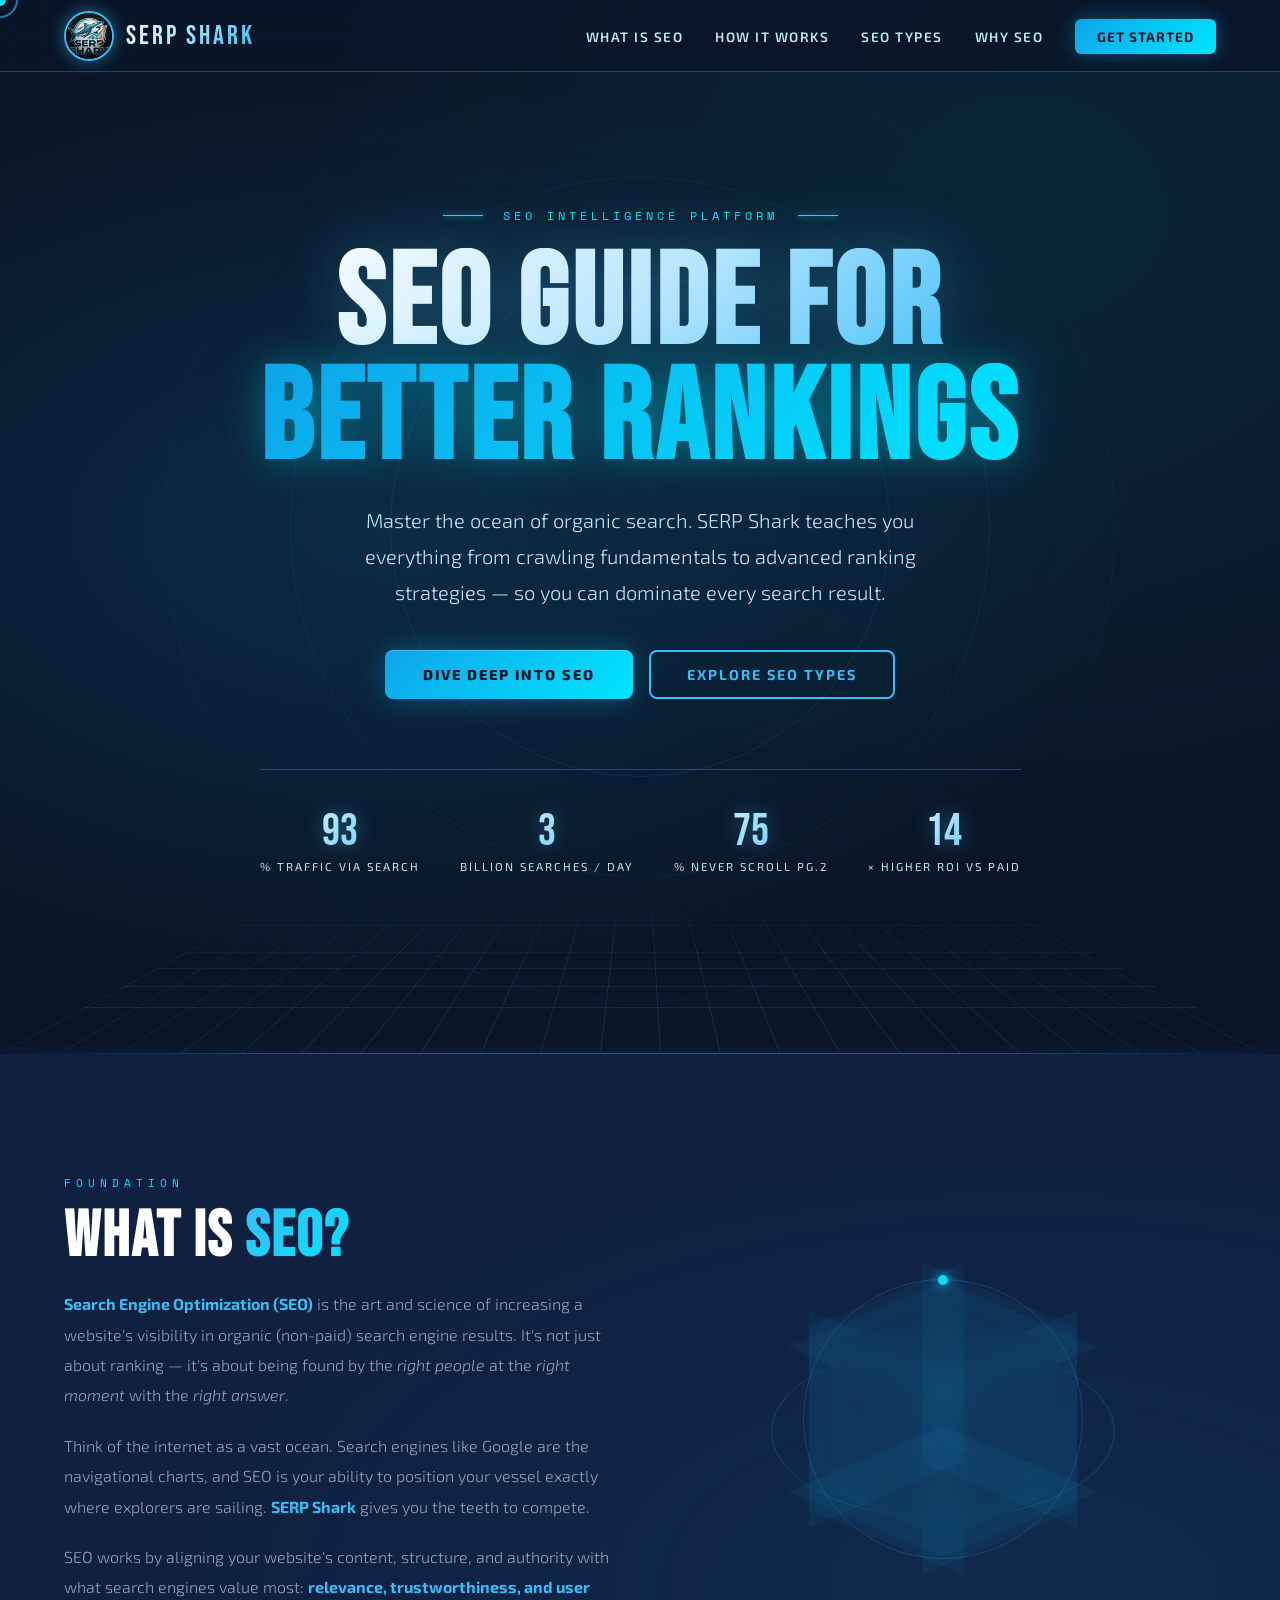
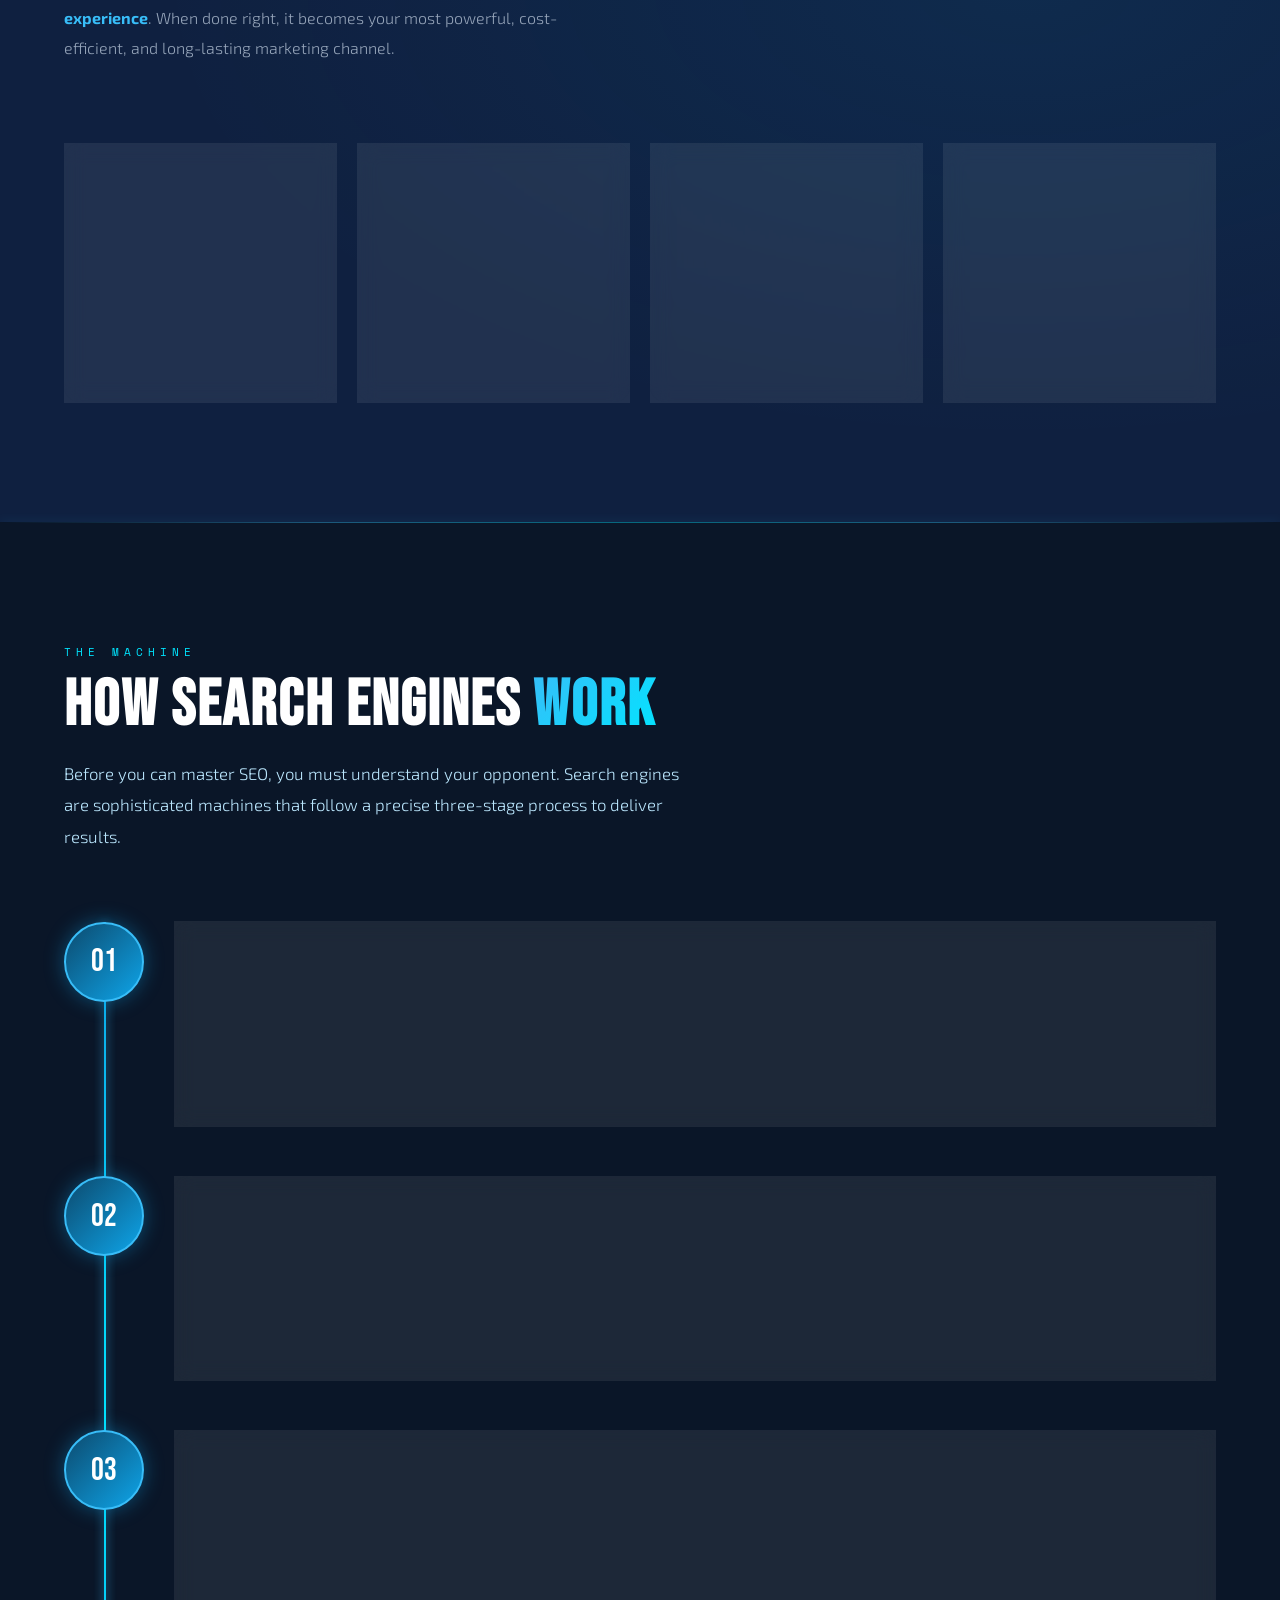
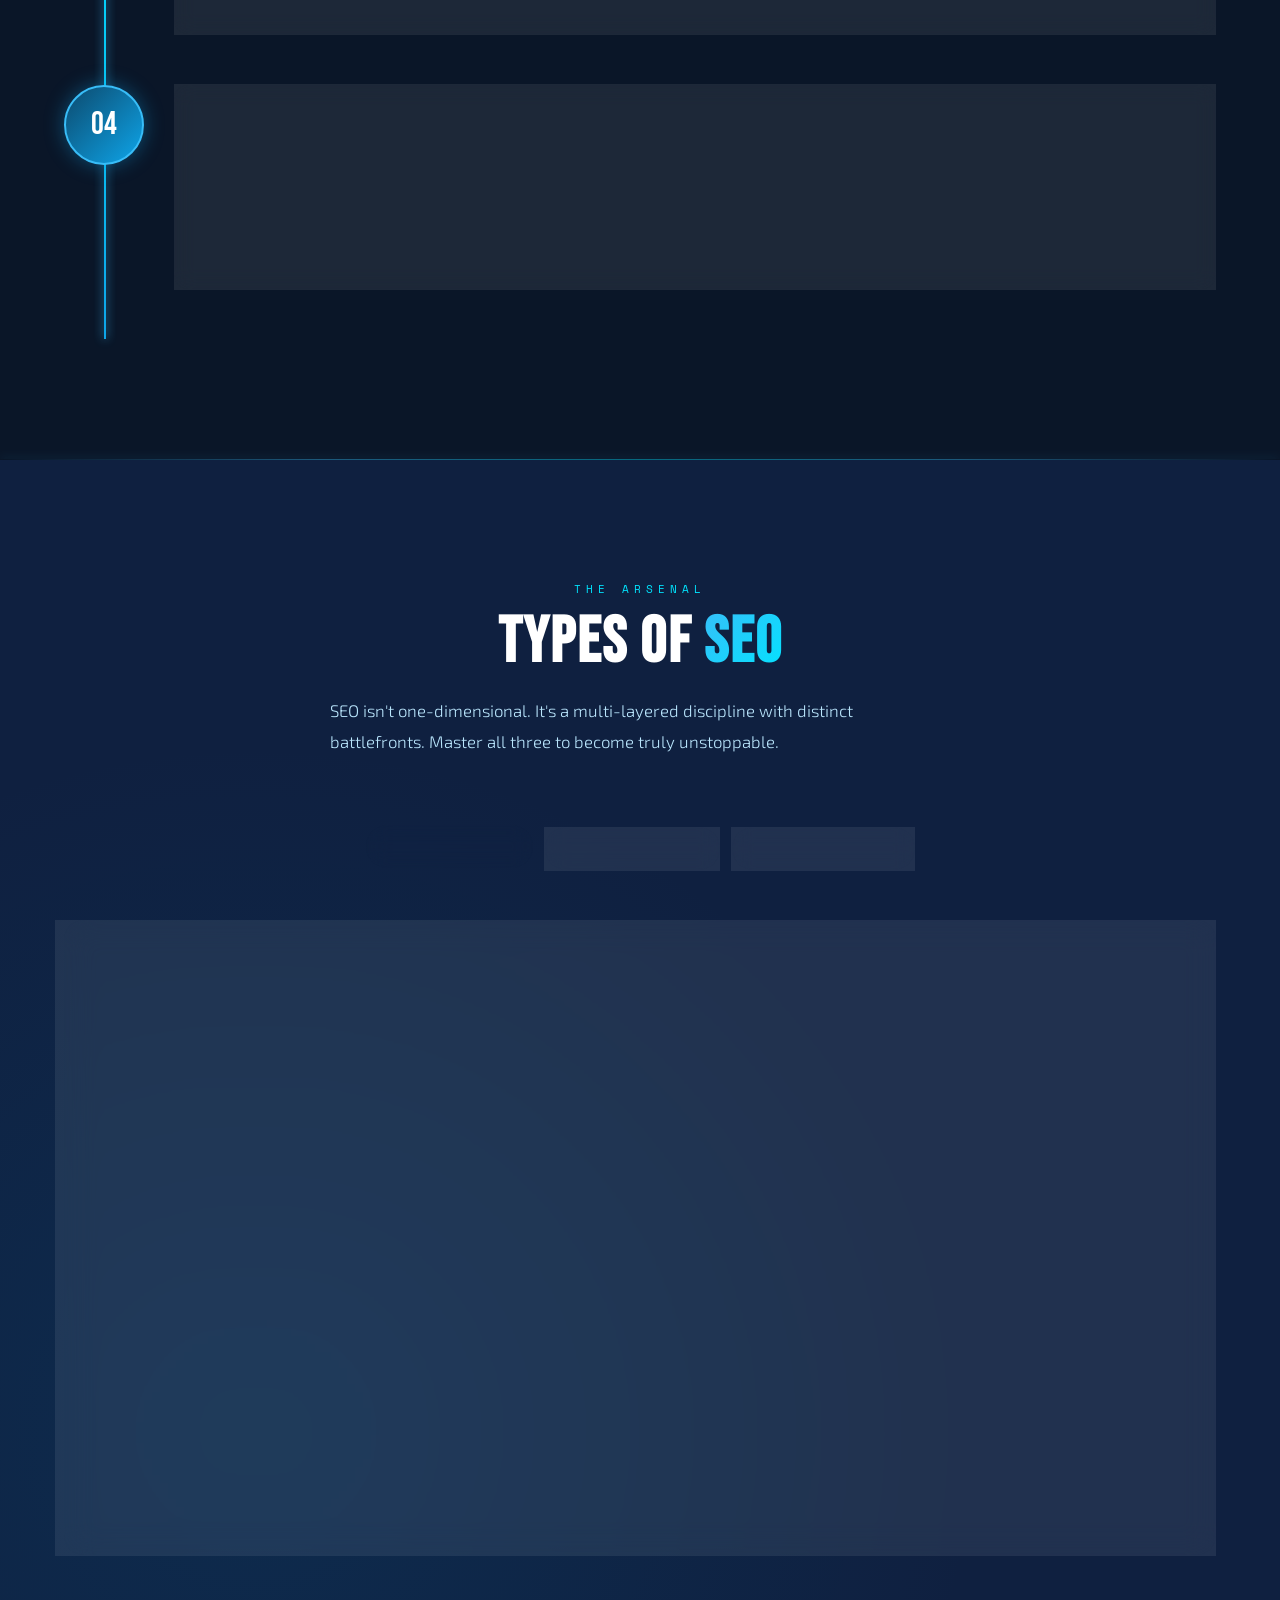
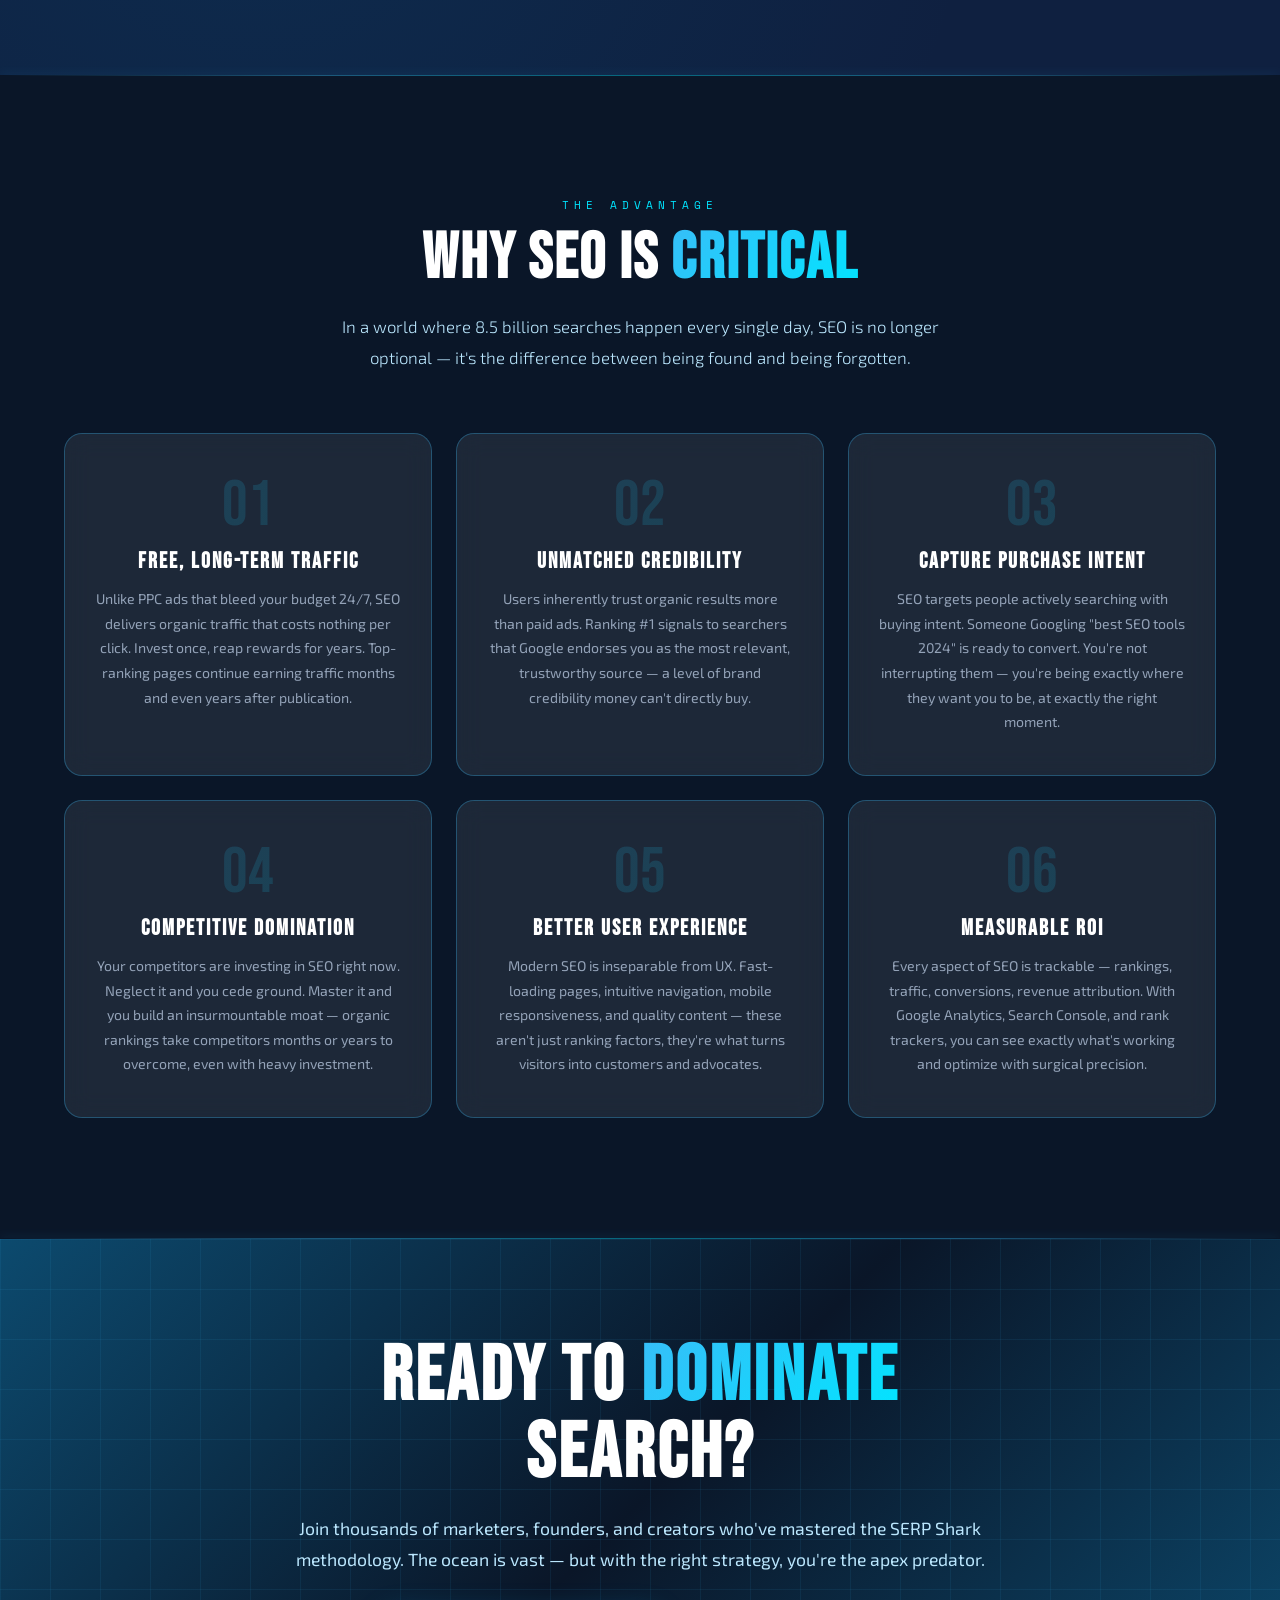
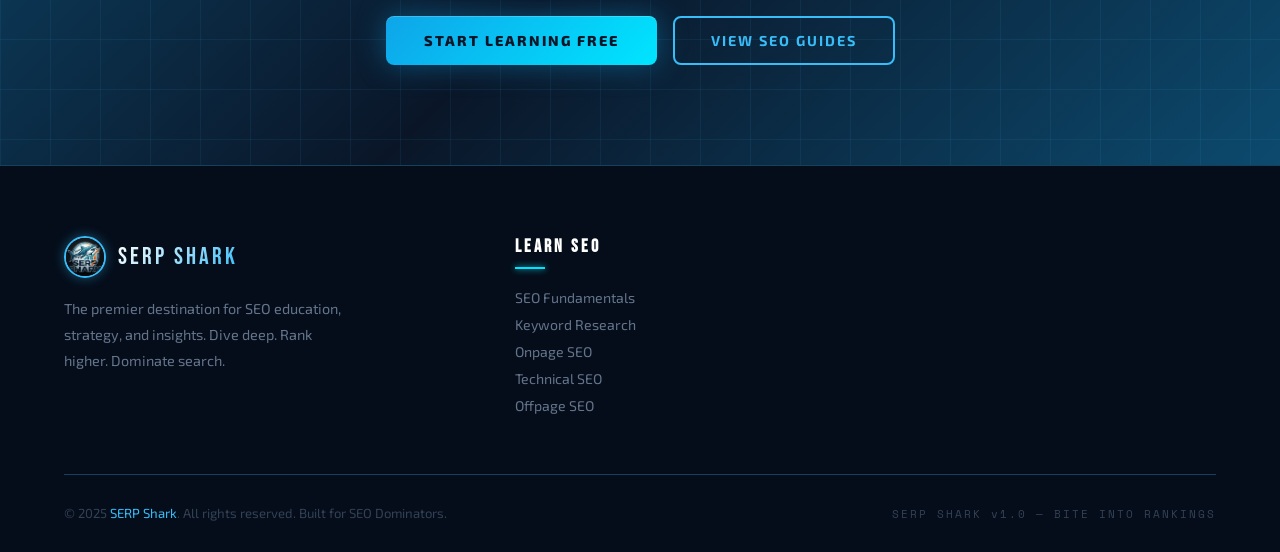
==== index.html @ fb1d02ad "recent2" ====
<!doctype html>
<html lang="en">
  <head>
    <meta charset="UTF-8" />
    <meta name="viewport" content="width=device-width, initial-scale=1.0" />
    <!-- title  -->
    <title>SERP Shark | SEO Guide</title>

    <!-- icon -->
    <link rel="icon" href="https://serp-shark.vercel.app/img/shark2.png" />

    <!-- css  -->
    <link rel="stylesheet" href="css/style.css" />
    <!-- google font  -->
    <link
      href="https://fonts.googleapis.com/css2?family=Bebas+Neue&family=Exo+2:wght@300;400;600;700;900&family=Space+Mono:wght@400;700&display=swap"
      rel="stylesheet"
    />
    <!-- meta tags  -->
    <meta
      name="description"
      content="A simple SEO guide covering SEO strategy, basics and practical steps to improve rankings and grow your website traffic."
    />
    <meta name="author" content="siyath" />
    <meta name="application-name" content="SERP Shark" />
    <!-- robots tag  -->
    <meta name="robots" content="index,follow,max-image-preview:large" />

    <!-- canonical tag  -->
    <link rel="canonical" href="https://serp-shark.vercel.app/" />

    <!-- opengraph tag -->
    <meta name="og:type" content="website" />
    <meta name="og:site_name" content="SERP shark" />
    <meta name="og:title" content="SERP Shark | SEO Guide" />
    <meta
      name="og:description"
      content="A simple SEO guide covering SEO strategy, basics and practical steps to improve rankings and grow your website traffic."
    />
    <meta name="og:image" content="https://serp-shark.vercel.app/shark.webp" />
    <meta name="og:url" content="https://serp-shark.vercel.app/" />

    <!-- twitter tag  -->
    <meta name="twitter:card" content="summary_large_image" />
    <meta name="twitter:title" content="SERP Shark | SEO Guide" />
    <meta
      name="twitter:description"
      content="A simple SEO guide covering SEO strategy, basics and practical steps to improve rankings and grow your website traffic."
    />
    <meta
      name="twitter:image"
      content="https://serp-shark.vercel.app/shark.webp"
    />
    <meta name="twitter:url" content="https://serp-shark.vercel.app/" />

    <!-- schema markup optimnization -->
    <script type="application/ld+json">
      {
        "@context": "https://schema.org",
        "@graph": [
          {
            "@type": "Organization",
            "name": "Serp Shark",
            "url": "https://serp-shark.vercel.app/",
            "logo": {
              "@type": "ImageObject",
              "url": "https://serp-shark.vercel.app/img/shark2.png"
            }
          },
          {
            "@type": "WebSite",
            "name": "Serp Shark",
            "url": "https://serp-shark.vercel.app/",
            "description": "Serp Shark provides a complete SEO guide covering strategies, techniques, and practical methods to help beginners and professionals improve search engine rankings and grow online visibility.",
            "publisher": {
              "@type": "Organization",
              "name": "Serp Shark"
            }
          },
          {
            "@type": "WebPage",
            "name": "SEO Guide",
            "url": "https://serp-shark.vercel.app/",
            "description": "Learn SEO with a complete step-by-step SEO guide including keyword research, on-page SEO, technical SEO, and link building strategies to boost your website ranking.",
            "inLanguage": "en",
            "isPartOf": {
              "@type": "WebSite",
              "url": "https://serp-shark.vercel.app/"
            },
            "primaryImageOfPage": {
              "@type": "ImageObject",
              "url": "https://serp-shark.vercel.app/shark.webp"
            }
          }
        ]
      }
    </script>
    <!-- google search console  -->
    <meta
      name="google-site-verification"
      content="lHHXfFP0jNHLSrDqqJ0KXSDrl5cEwfRTYAGVGRHKF3Q"
    />
  </head>
  <body>
    <!-- SCROLL PROGRESS -->
    <div class="scroll-progress" id="scrollProgress"></div>

    <!-- CUSTOM CURSOR -->
    <div class="cursor" id="cursor"></div>
    <div class="cursor-ring" r id="cursorRing"></div>

    <!-- ══════════════ NAVBAR ══════════════ -->
    <nav id="navbar">
      <a href="#hero" class="nav-logo">
        <img src="img/shark2.png" alt="SERP Shark icon" />
        <span class="nav-brand">SERP SHARK</span>
      </a>
      <ul class="nav-links">
        <li><a href="#what-is-seo">What is SEO</a></li>
        <li><a href="#how-engines">How It Works</a></li>
        <li><a href="#seo-types">SEO Types</a></li>
        <li><a href="#why-seo">Why SEO</a></li>
        <li><a href="#cta-strip" class="nav-cta">Get Started</a></li>
      </ul>
      <div class="hamburger" id="hamburger">
        <span></span><span></span><span></span>
      </div>
    </nav>

    <!-- MOBILE MENU -->
    <div class="mobile-menu" id="mobileMenu">
      <a href="#what-is-seo" class="mob-link">What is SEO</a>
      <a href="#how-engines" class="mob-link">How It Works</a>
      <a href="#seo-types" class="mob-link">SEO Types</a>
      <a href="#why-seo" class="mob-link">Why SEO</a>
      <a href="#cta-strip" class="mob-link">Get Started</a>
    </div>

    <!-- ══════════════ HERO ══════════════ -->
    <section id="hero">
      <div class="grid-floor"></div>

      <div class="ring-wrap">
        <div class="ring"></div>
        <div class="ring"></div>
        <div class="ring"></div>
      </div>

      <div class="particles" id="particles"></div>

      <div class="hero-content">
        <div class="hero-eyebrow">
          <span></span> SEO Intelligence Platform <span></span>
        </div>
        <h1 class="hero-title">
          <span class="line1">SEO Guide For</span>
          <span class="line2">Better RankinGs</span>
        </h1>
        <p class="hero-sub">
          Master the ocean of organic search. SERP Shark teaches you everything
          from crawling fundamentals to advanced ranking strategies — so you can
          dominate every search result.
        </p>
        <div class="hero-buttons">
          <button
            class="btn-primary"
            onclick="
              document
                .getElementById('what-is-seo')
                .scrollIntoView({ behavior: 'smooth' })
            "
          >
            Dive Deep Into SEO
          </button>
          <button
            class="btn-outline"
            onclick="
              document
                .getElementById('seo-types')
                .scrollIntoView({ behavior: 'smooth' })
            "
          >
            Explore SEO Types
          </button>
        </div>
        <div class="hero-stats">
          <div class="stat-item">
            <span class="stat-num" data-count="93">0</span>
            <div class="stat-label">% Traffic via Search</div>
          </div>
          <div class="stat-item">
            <span class="stat-num" data-count="3">0</span>
            <div class="stat-label">Billion Searches / Day</div>
          </div>
          <div class="stat-item">
            <span class="stat-num" data-count="75">0</span>
            <div class="stat-label">% Never Scroll Pg.2</div>
          </div>
          <div class="stat-item">
            <span class="stat-num" data-count="14">0</span>
            <div class="stat-label">× Higher ROI vs Paid</div>
          </div>
        </div>
      </div>
    </section>

    <div class="glow-line"></div>

    <!-- ══════════════ WHAT IS SEO ══════════════ -->
    <section id="what-is-seo">
      <div class="seo-grid">
        <div class="seo-text-side scroll-reveal">
          <span class="section-label">Foundation</span>
          <h2 class="section-title">What is <span>SEO?</span></h2>
          <p>
            <strong>Search Engine Optimization (SEO)</strong> is the art and
            science of increasing a website's visibility in organic (non-paid)
            search engine results. It's not just about ranking — it's about
            being found by the <em>right people</em> at the
            <em>right moment</em> with the <em>right answer</em>.
          </p>
          <p>
            Think of the internet as a vast ocean. Search engines like Google
            are the navigational charts, and SEO is your ability to position
            your vessel exactly where explorers are sailing.
            <strong>SERP Shark</strong> gives you the teeth to compete.
          </p>
          <p>
            SEO works by aligning your website's content, structure, and
            authority with what search engines value most:
            <strong>relevance, trustworthiness, and user experience</strong>.
            When done right, it becomes your most powerful, cost-efficient, and
            long-lasting marketing channel.
          </p>
        </div>

        <div class="seo-visual scroll-reveal delay-2">
          <div class="orbit-ring"><div class="orbit-dot"></div></div>
          <div class="orbit-ring"></div>
          <div class="seo-cube-wrap">
            <div class="cube">
              <div class="cube-face front">SEO</div>
              <div class="cube-face back">RANK</div>
              <div class="cube-face left">GROW</div>
              <div class="cube-face right">WIN</div>
              <div class="cube-face top">TRAFFIC</div>
              <div class="cube-face bottom">LEADS</div>
            </div>
          </div>
        </div>
      </div>

      <!-- WHY IT MATTERS CARDS -->
      <div class="why-grid" style="margin-top: 80px">
        <div class="why-card scroll-reveal delay-1">
          <span class="icon">🎯</span>
          <h3>Intent Targeting</h3>
          <p>
            Reach users actively searching for exactly what you offer — zero
            wasted impressions, maximum intent alignment.
          </p>
        </div>
        <div class="why-card scroll-reveal delay-2">
          <span class="icon">🔁</span>
          <h3>Compounding Returns</h3>
          <p>
            Unlike paid ads that stop the moment you pause spending, SEO results
            compound over time into a sustainable traffic engine.
          </p>
        </div>
        <div class="why-card scroll-reveal delay-3">
          <span class="icon">🌐</span>
          <h3>Global Reach</h3>
          <p>
            Break geographic barriers. SEO makes your brand discoverable to
            billions of searchers across every corner of the planet.
          </p>
        </div>
        <div class="why-card scroll-reveal delay-4">
          <span class="icon">📊</span>
          <h3>Data-Driven</h3>
          <p>
            Every SEO decision is backed by measurable data — keyword rankings,
            click-through rates, user behavior, and ROI tracking.
          </p>
        </div>
      </div>
    </section>

    <div class="glow-line"></div>

    <!-- ══════════════ HOW SEARCH ENGINES WORK ══════════════ -->
    <section id="how-engines">
      <div class="engines-inner">
        <div class="engines-header scroll-reveal">
          <span class="section-label">The Machine</span>
          <h2 class="section-title">How Search Engines <span>Work</span></h2>
          <p class="section-desc">
            Before you can master SEO, you must understand your opponent. Search
            engines are sophisticated machines that follow a precise three-stage
            process to deliver results.
          </p>
        </div>

        <div class="pipeline">
          <div class="pipeline-step">
            <div class="step-num">01</div>
            <div class="step-content">
              <h3>🕷️ Crawling — The Discovery Phase</h3>
              <p>
                Search engines deploy automated bots called
                <strong>spiders or crawlers</strong> (Google's is named
                Googlebot) that continuously traverse the web. Like sharks
                patrolling vast waters, these bots follow hyperlinks from page
                to page, discovering new and updated content. Crawl budget — the
                number of pages a bot will crawl in a given time — is influenced
                by your site's speed, internal linking structure, and the
                authority of your domain. A well-architected site ensures every
                valuable page gets discovered.
              </p>
            </div>
          </div>
          <div class="pipeline-step">
            <div class="step-num">02</div>
            <div class="step-content">
              <h3>📚 Indexing — The Library Phase</h3>
              <p>
                Once a page is crawled, the search engine
                <strong>analyzes and stores it</strong> in a massive database
                called the index. During indexing, algorithms evaluate content
                quality, structure, metadata, images, videos, and semantic
                relationships. Google's index contains hundreds of billions of
                pages. Getting indexed correctly means having clear HTML
                structure, descriptive meta tags, optimized images with alt
                text, structured data markup, and content that genuinely answers
                user intent — not just keyword stuffing.
              </p>
            </div>
          </div>
          <div class="pipeline-step">
            <div class="step-num">03</div>
            <div class="step-content">
              <h3>🏆 Ranking — The Battle Phase</h3>
              <p>
                When someone searches, the engine runs a
                <strong>complex ranking algorithm</strong> — Google alone uses
                200+ ranking factors — to determine which pages best satisfy
                that query. Core factors include:
                <strong>relevance</strong> (does your content match the query?),
                <strong>authority</strong> (how many quality sites link to
                you?), <strong>user experience</strong> (Core Web Vitals,
                mobile-friendliness), <strong>content freshness</strong>, search
                intent match, E-E-A-T signals (Experience, Expertise,
                Authoritativeness, Trustworthiness), and many more. The top 3
                results capture over 75% of all clicks.
              </p>
            </div>
          </div>
          <div class="pipeline-step">
            <div class="step-num">04</div>
            <div class="step-content">
              <h3>🔄 Re-Crawling — The Evolution Phase</h3>
              <p>
                SEO is never "done." Crawlers
                <strong>continuously revisit pages</strong> to detect changes —
                new content, updated information, added backlinks, or technical
                issues. Pages that consistently publish fresh, high-quality
                content are crawled more frequently, gaining an edge in dynamic
                SERPs. This cycle means your SEO strategy must evolve constantly
                — monitoring algorithm updates, refreshing old content, earning
                new links, and improving user signals like dwell time and bounce
                rate.
              </p>
            </div>
          </div>
        </div>
      </div>
    </section>

    <div class="glow-line"></div>

    <!-- ══════════════ TYPES OF SEO ══════════════ -->
    <section id="seo-types">
      <div class="types-inner">
        <div class="types-header scroll-reveal">
          <span class="section-label">The Arsenal</span>
          <h2 class="section-title">Types of <span>SEO</span></h2>
          <p class="section-desc">
            SEO isn't one-dimensional. It's a multi-layered discipline with
            distinct battlefronts. Master all three to become truly unstoppable.
          </p>
        </div>

        <div class="types-tabs">
          <button class="tab-btn active" data-tab="onpage">On-Page SEO</button>
          <button class="tab-btn" data-tab="offpage">Off-Page SEO</button>
          <button class="tab-btn" data-tab="technical">Technical SEO</button>
        </div>

        <div class="types-panel active" id="panel-onpage">
          <div class="type-card-big">
            <div class="type-icon-big">📝</div>
            <div class="type-info">
              <h3>On-Page SEO</h3>
              <p>
                On-Page SEO refers to all optimizations made
                <strong>directly within your website's content and HTML</strong
                >. It's the most direct signal you can send to search engines
                about what your page is about. This is where you control the
                narrative — crafting content so valuable, relevant, and
                well-structured that search engines have no choice but to rank
                it highly.
              </p>
              <ul class="type-list">
                <li>
                  Keyword research & strategic placement in titles, headers, and
                  body
                </li>
                <li>
                  Meta titles & descriptions optimized for click-through rate
                </li>
                <li>Header hierarchy (H1 → H6) for content structure</li>
                <li>Internal linking strategy to distribute page authority</li>
                <li>Image optimization — file names, alt tags, compression</li>
                <li>URL structure: clean, descriptive, keyword-rich slugs</li>
                <li>Content depth, E-E-A-T signals, and semantic coverage</li>
                <li>Schema markup for rich snippets (FAQ, How-To, Reviews)</li>
              </ul>
            </div>
          </div>
        </div>

        <div class="types-panel" id="panel-offpage">
          <div class="type-card-big">
            <div class="type-icon-big">🔗</div>
            <div class="type-info">
              <h3>Off-Page SEO</h3>
              <p>
                Off-Page SEO encompasses everything that happens
                <strong>outside your website</strong> that influences your
                rankings. Think of it as your reputation in the digital world.
                Search engines treat links from other sites as "votes of
                confidence." The more authoritative and relevant these votes
                are, the more trustworthy your site appears — and the higher you
                climb.
              </p>
              <ul class="type-list">
                <li>Link building: earning backlinks from high-DA websites</li>
                <li>Guest posting on authoritative blogs in your niche</li>
                <li>
                  Digital PR: getting featured in news outlets and publications
                </li>
                <li>Brand mentions (linked & unlinked) across the web</li>
                <li>Social media signals and content amplification</li>
                <li>Influencer outreach and co-marketing partnerships</li>
                <li>Forum participation and community authority building</li>
                <li>
                  Local citations for map pack and local search visibility
                </li>
              </ul>
            </div>
          </div>
        </div>

        <div class="types-panel" id="panel-technical">
          <div class="type-card-big">
            <div class="type-icon-big">⚙️</div>
            <div class="type-info">
              <h3>Technical SEO</h3>
              <p>
                Technical SEO is the
                <strong>foundation your entire SEO strategy rests on</strong>.
                Even the most brilliant content is worthless if search engines
                can't properly crawl, render, and index your site. Technical SEO
                ensures your website's infrastructure is flawless — fast,
                secure, accessible, and perfectly readable by search engine bots
                and human users alike.
              </p>
              <ul class="type-list">
                <li>Core Web Vitals: LCP, FID/INP, CLS for page experience</li>
                <li>
                  Site speed optimization — server, caching, CDN, minification
                </li>
                <li>Mobile-first indexing & responsive design compliance</li>
                <li>HTTPS security & SSL certificate implementation</li>
                <li>XML sitemap creation and submission to Search Console</li>
                <li>Robots.txt configuration to control crawl behavior</li>
                <li>Canonical tags to prevent duplicate content issues</li>
                <li>Structured data / JSON-LD for enhanced SERP features</li>
              </ul>
            </div>
          </div>
        </div>
      </div>
    </section>

    <div class="glow-line"></div>

    <!-- ══════════════ WHY SEO IS IMPORTANT ══════════════ -->
    <section id="why-seo">
      <div class="why-inner">
        <div class="scroll-reveal">
          <span class="section-label">The Advantage</span>
          <h2 class="section-title">Why SEO is <span>Critical</span></h2>
          <p class="section-desc" style="margin: 0 auto; text-align: center">
            In a world where 8.5 billion searches happen every single day, SEO
            is no longer optional — it's the difference between being found and
            being forgotten.
          </p>
        </div>

        <div class="importance-grid">
          <div class="imp-card delay-1">
            <span class="imp-num">01</span>
            <h3>Free, Long-Term Traffic</h3>
            <p>
              Unlike PPC ads that bleed your budget 24/7, SEO delivers organic
              traffic that costs nothing per click. Invest once, reap rewards
              for years. Top-ranking pages continue earning traffic months and
              even years after publication.
            </p>
          </div>
          <div class="imp-card delay-2">
            <span class="imp-num">02</span>
            <h3>Unmatched Credibility</h3>
            <p>
              Users inherently trust organic results more than paid ads. Ranking
              #1 signals to searchers that Google endorses you as the most
              relevant, trustworthy source — a level of brand credibility money
              can't directly buy.
            </p>
          </div>
          <div class="imp-card delay-3">
            <span class="imp-num">03</span>
            <h3>Capture Purchase Intent</h3>
            <p>
              SEO targets people actively searching with buying intent. Someone
              Googling "best SEO tools 2024" is ready to convert. You're not
              interrupting them — you're being exactly where they want you to
              be, at exactly the right moment.
            </p>
          </div>
          <div class="imp-card delay-1">
            <span class="imp-num">04</span>
            <h3>Competitive Domination</h3>
            <p>
              Your competitors are investing in SEO right now. Neglect it and
              you cede ground. Master it and you build an insurmountable moat —
              organic rankings take competitors months or years to overcome,
              even with heavy investment.
            </p>
          </div>
          <div class="imp-card delay-2">
            <span class="imp-num">05</span>
            <h3>Better User Experience</h3>
            <p>
              Modern SEO is inseparable from UX. Fast-loading pages, intuitive
              navigation, mobile responsiveness, and quality content — these
              aren't just ranking factors, they're what turns visitors into
              customers and advocates.
            </p>
          </div>
          <div class="imp-card delay-3">
            <span class="imp-num">06</span>
            <h3>Measurable ROI</h3>
            <p>
              Every aspect of SEO is trackable — rankings, traffic, conversions,
              revenue attribution. With Google Analytics, Search Console, and
              rank trackers, you can see exactly what's working and optimize
              with surgical precision.
            </p>
          </div>
        </div>
      </div>
    </section>

    <div class="glow-line"></div>

    <!-- ══════════════ CTA STRIP ══════════════ -->
    <section id="cta-strip">
      <div class="cta-inner scroll-reveal">
        <h2>
          Ready to
          <span
            style="
              background: linear-gradient(135deg, var(--sky), var(--accent));
              -webkit-background-clip: text;
              -webkit-text-fill-color: transparent;
            "
            >Dominate</span
          >
          Search?
        </h2>
        <p>
          Join thousands of marketers, founders, and creators who've mastered
          the SERP Shark methodology. The ocean is vast — but with the right
          strategy, you're the apex predator.
        </p>
        <div class="cta-buttons">
          <button class="btn-primary">Start Learning Free</button>
          <button class="btn-outline">View SEO Guides</button>
        </div>
      </div>
    </section>

    <!-- ══════════════ FOOTER ══════════════ -->
    <footer>
      <div class="footer-grid">
        <div class="footer-brand">
          <div class="footer-logo">
            <img src="img/shark2.png" alt="SERP Shark logo" />
            <span class="footer-logo-text">SERP SHARK</span>
          </div>
          <p>
            The premier destination for SEO education, strategy, and insights.
            Dive deep. Rank higher. Dominate search.
          </p>
        </div>
        <div class="footer-col">
          <h4>Learn SEO</h4>
          <ul>
            <li><a href="index.html">SEO Fundamentals</a></li>
            <li><a href="keyword.html">Keyword Research</a></li>
            <li><a href="onpage.html">Onpage SEO</a></li>
            <li><a href="#">Technical SEO</a></li>
            <li><a href="offpage.html">Offpage SEO</a></li>
          </ul>
        </div>
      </div>
      <div class="footer-bottom">
        <p>
          © 2025 <span>SERP Shark</span>. All rights reserved. Built for SEO
          Dominators.
        </p>
        <div class="footer-badge">SERP SHARK v1.0 — BITE INTO RANKINGS</div>
      </div>
    </footer>
    <!-- ══════════════ JAVASCRIPT ══════════════ -->
    <script src="jfiles/one.js"></script>
  </body>
</html>
---- css/style.css ----
:root {
  --sky: #38bdf8;
  --sky-deep: #0ea5e9;
  --sky-pale: #bae6fd;
  --ocean: #075985;
  --ocean-dark: #0c4a6e;
  --white: #ffffff;
  --off-white: #f0f9ff;
  --dark: #0a1628;
  --dark2: #0f2040;
  --accent: #00e5ff;
  --accent2: #7dd3fc;
  --glass: rgba(255, 255, 255, 0.08);
  --glass-border: rgba(56, 189, 248, 0.3);
}

*,
*::before,
*::after {
  margin: 0;
  padding: 0;
  box-sizing: border-box;
}

html {
  scroll-behavior: smooth;
  overflow-x: hidden;
}

body {
  font-family: "Exo 2", sans-serif;
  background: var(--dark);
  color: var(--white);
  overflow-x: hidden;
  cursor: none;
}

/* ── CUSTOM CURSOR ── */
.cursor {
  width: 12px;
  height: 12px;
  background: var(--accent);
  border-radius: 50%;
  position: fixed;
  top: 0;
  left: 0;
  pointer-events: none;
  z-index: 99999;
  transform: translate(-50%, -50%);
  transition:
    transform 0.1s,
    width 0.2s,
    height 0.2s,
    background 0.2s;
  mix-blend-mode: screen;
}
.cursor-ring {
  width: 36px;
  height: 36px;
  border: 2px solid var(--sky);
  border-radius: 50%;
  position: fixed;
  top: 0;
  left: 0;
  pointer-events: none;
  z-index: 99998;
  transform: translate(-50%, -50%);
  transition:
    transform 0.15s ease-out,
    width 0.3s,
    height 0.3s,
    border-color 0.2s;
  opacity: 0.6;
}

/* ── NAVBAR ── */
nav {
  position: fixed;
  top: 0;
  left: 0;
  right: 0;
  z-index: 1000;
  padding: 0 5%;
  height: 72px;
  display: flex;
  align-items: center;
  justify-content: space-between;
  background: rgba(10, 22, 40, 0.85);
  backdrop-filter: blur(20px);
  border-bottom: 1px solid var(--glass-border);
  transition: all 0.4s;
}
nav.scrolled {
  height: 60px;
  background: rgba(10, 22, 40, 0.97);
  box-shadow: 0 4px 40px rgba(14, 165, 233, 0.15);
}
.nav-logo {
  display: flex;
  align-items: center;
  gap: 12px;
  text-decoration: none;
}
.nav-logo img {
  height: 50px;
  width: 50px;
  border-radius: 50%;
  border: 2px solid var(--sky);
  box-shadow: 0 0 16px rgba(56, 189, 248, 0.5);
  transition:
    transform 0.4s,
    box-shadow 0.4s;
}
.nav-logo img:hover {
  transform: rotate(15deg) scale(1.1);
  box-shadow: 0 0 28px rgba(0, 229, 255, 0.7);
}
.nav-brand {
  font-family: "Bebas Neue", cursive;
  font-size: 1.7rem;
  letter-spacing: 3px;
  background: linear-gradient(135deg, var(--white), var(--sky));
  -webkit-background-clip: text;
  -webkit-text-fill-color: transparent;
}
.nav-links {
  display: flex;
  align-items: center;
  gap: 32px;
  list-style: none;
}
.nav-links a {
  color: var(--sky-pale);
  text-decoration: none;
  font-size: 0.85rem;
  font-weight: 600;
  letter-spacing: 1.5px;
  text-transform: uppercase;
  position: relative;
  transition: color 0.3s;
}
.nav-links a::after {
  content: "";
  position: absolute;
  bottom: -4px;
  left: 0;
  right: 0;
  height: 2px;
  background: var(--accent);
  transform: scaleX(0);
  transition: transform 0.3s;
  box-shadow: 0 0 8px var(--accent);
}
.nav-links a:hover {
  color: var(--white);
}
.nav-links a:hover::after {
  transform: scaleX(1);
}
.nav-cta {
  padding: 9px 22px;
  background: linear-gradient(135deg, var(--sky-deep), var(--accent));
  color: var(--dark) !important;
  border-radius: 6px;
  font-weight: 700 !important;
  letter-spacing: 1px !important;
  position: relative;
  overflow: hidden;
  box-shadow: 0 0 20px rgba(14, 165, 233, 0.4);
  transition:
    transform 0.3s,
    box-shadow 0.3s !important;
}
.nav-cta::after {
  display: none !important;
}
.nav-cta:hover {
  transform: translateY(-2px) scale(1.04) !important;
  box-shadow: 0 6px 30px rgba(0, 229, 255, 0.6) !important;
  color: var(--dark) !important;
}

/* HAMBURGER */
.hamburger {
  display: none;
  flex-direction: column;
  gap: 5px;
  cursor: pointer;
  z-index: 1001;
  padding: 4px;
}
.hamburger span {
  display: block;
  width: 26px;
  height: 3px;
  background: var(--sky);
  border-radius: 3px;
  transition: all 0.3s;
  box-shadow: 0 0 6px var(--sky);
}
.hamburger.open span:nth-child(1) {
  transform: translateY(8px) rotate(45deg);
}
.hamburger.open span:nth-child(2) {
  opacity: 0;
}
.hamburger.open span:nth-child(3) {
  transform: translateY(-8px) rotate(-45deg);
}

/* MOBILE MENU */
.mobile-menu {
  display: none;
  position: fixed;
  top: 72px;
  left: 0;
  right: 0;
  background: rgba(10, 22, 40, 0.97);
  backdrop-filter: blur(20px);
  border-bottom: 1px solid var(--glass-border);
  padding: 20px 5% 30px;
  z-index: 999;
  transform: translateY(-20px);
  opacity: 0;
  transition: all 0.4s;
}
.mobile-menu.open {
  display: block;
  transform: translateY(0);
  opacity: 1;
}
.mobile-menu a {
  display: block;
  color: var(--sky-pale);
  text-decoration: none;
  font-size: 1rem;
  font-weight: 600;
  letter-spacing: 2px;
  text-transform: uppercase;
  padding: 14px 0;
  border-bottom: 1px solid var(--glass-border);
  transition:
    color 0.2s,
    padding-left 0.2s;
}
.mobile-menu a:hover {
  color: var(--accent);
  padding-left: 10px;
}

/* ── HERO SECTION ── */
#hero {
  min-height: 100vh;
  display: flex;
  align-items: center;
  justify-content: center;
  position: relative;
  overflow: hidden;
  background:
    radial-gradient(
      ellipse at 30% 50%,
      rgba(14, 165, 233, 0.15) 0%,
      transparent 60%
    ),
    radial-gradient(
      ellipse at 80% 20%,
      rgba(0, 229, 255, 0.08) 0%,
      transparent 50%
    ),
    var(--dark);
}

/* 3D GRID FLOOR */
.grid-floor {
  position: absolute;
  bottom: 0;
  left: 0;
  right: 0;
  height: 50%;
  background-image:
    linear-gradient(rgba(56, 189, 248, 0.15) 1px, transparent 1px),
    linear-gradient(90deg, rgba(56, 189, 248, 0.15) 1px, transparent 1px);
  background-size: 60px 60px;
  transform: perspective(600px) rotateX(60deg);
  transform-origin: bottom;
  mask-image: linear-gradient(to bottom, transparent 0%, black 40%);
  -webkit-mask-image: linear-gradient(to bottom, transparent 0%, black 40%);
  animation: gridPulse 4s ease-in-out infinite;
}
@keyframes gridPulse {
  0%,
  100% {
    opacity: 0.5;
  }
  50% {
    opacity: 1;
  }
}

/* FLOATING PARTICLES */
.particles {
  position: absolute;
  inset: 0;
  pointer-events: none;
}
.particle {
  position: absolute;
  width: 3px;
  height: 3px;
  background: var(--sky);
  border-radius: 50%;
  opacity: 0;
  animation: float-particle linear infinite;
  box-shadow: 0 0 6px var(--sky);
}

@keyframes float-particle {
  0% {
    transform: translateY(100vh) translateX(0);
    opacity: 0;
  }
  10% {
    opacity: 1;
  }
  90% {
    opacity: 0.6;
  }
  100% {
    transform: translateY(-100px) translateX(60px);
    opacity: 0;
  }
}

/* ROTATING RINGS */
.ring-wrap {
  position: absolute;
  top: 50%;
  left: 50%;
  transform: translate(-50%, -50%);
  pointer-events: none;
}
.ring {
  position: absolute;
  border-radius: 50%;
  border: 1px solid rgba(56, 189, 248, 0.15);
  top: 50%;
  left: 50%;
  transform: translate(-50%, -50%);
  animation: spinRing linear infinite;
}
.ring:nth-child(1) {
  width: 500px;
  height: 500px;
  animation-duration: 20s;
  border-color: rgba(56, 189, 248, 0.1);
}
.ring:nth-child(2) {
  width: 700px;
  height: 700px;
  animation-duration: 30s;
  border-color: rgba(0, 229, 255, 0.07);
  animation-direction: reverse;
}
.ring:nth-child(3) {
  width: 950px;
  height: 950px;
  animation-duration: 45s;
  border-color: rgba(56, 189, 248, 0.05);
}
@keyframes spinRing {
  from {
    transform: translate(-50%, -50%) rotate(0deg);
  }
  to {
    transform: translate(-50%, -50%) rotate(360deg);
  }
}

.hero-content {
  position: relative;
  z-index: 5;
  text-align: center;
  padding: 80px 5% 60px;
  max-width: 900px;
  margin: 0 auto;
}
.hero-eyebrow {
  display: inline-flex;
  align-items: center;
  gap: 10px;
  font-family: "Space Mono", monospace;
  font-size: 0.75rem;
  color: var(--accent);
  letter-spacing: 4px;
  text-transform: uppercase;
  margin-bottom: 24px;
  opacity: 0;
  animation: fadeUp 0.8s ease forwards 0.3s;
}
.hero-eyebrow::before,
.hero-eyebrow::after {
  content: "";
  display: block;
  width: 40px;
  height: 1px;
  background: var(--accent);
  box-shadow: 0 0 6px var(--accent);
}
.hero-title {
  font-family: "Bebas Neue", cursive;
  font-size: clamp(3.5rem, 10vw, 8rem);
  line-height: 0.9;
  letter-spacing: 4px;
  margin-bottom: 24px;
  opacity: 0;
  animation: fadeUp 0.9s ease forwards 0.5s;
}
.hero-title .line1 {
  display: block;
  background: linear-gradient(
    135deg,
    #ffffff 0%,
    var(--sky-pale) 50%,
    var(--sky) 100%
  );
  -webkit-background-clip: text;
  -webkit-text-fill-color: transparent;
  text-shadow: none;
  filter: drop-shadow(0 0 30px rgba(56, 189, 248, 0.3));
}
.hero-title .line2 {
  display: block;
  background: linear-gradient(135deg, var(--sky-deep) 0%, var(--accent) 100%);
  -webkit-background-clip: text;
  -webkit-text-fill-color: transparent;
  filter: drop-shadow(0 0 20px rgba(0, 229, 255, 0.4));
}
.hero-sub {
  font-size: clamp(1rem, 2.5vw, 1.25rem);
  color: var(--sky-pale);
  font-weight: 300;
  max-width: 560px;
  margin: 0 auto 40px;
  line-height: 1.8;
  opacity: 0;
  animation: fadeUp 1s ease forwards 0.7s;
}
.hero-buttons {
  display: flex;
  flex-wrap: wrap;
  gap: 16px;
  justify-content: center;
  opacity: 0;
  animation: fadeUp 1s ease forwards 0.9s;
}
.btn-primary {
  padding: 16px 38px;
  background: linear-gradient(135deg, var(--sky-deep) 0%, var(--accent) 100%);
  color: var(--dark);
  font-family: "Exo 2", sans-serif;
  font-size: 0.9rem;
  font-weight: 800;
  letter-spacing: 2px;
  text-transform: uppercase;
  border: none;
  border-radius: 8px;
  cursor: pointer;
  position: relative;
  overflow: hidden;
  box-shadow:
    0 0 30px rgba(14, 165, 233, 0.4),
    inset 0 1px 0 rgba(255, 255, 255, 0.2);
  transition:
    transform 0.3s,
    box-shadow 0.3s;
  transform-style: preserve-3d;
}
.btn-primary::before {
  content: "";
  position: absolute;
  inset: 0;
  background: linear-gradient(135deg, rgba(255, 255, 255, 0.25), transparent);
  opacity: 0;
  transition: opacity 0.3s;
}
.btn-primary:hover {
  transform: translateY(-4px) scale(1.04) rotateX(8deg);
  box-shadow:
    0 12px 40px rgba(0, 229, 255, 0.6),
    inset 0 1px 0 rgba(255, 255, 255, 0.3);
}
.btn-primary:hover::before {
  opacity: 1;
}
.btn-primary:active {
  transform: translateY(0) scale(0.98);
}

.btn-outline {
  padding: 14px 36px;
  background: transparent;
  color: var(--sky);
  font-family: "Exo 2", sans-serif;
  font-size: 0.9rem;
  font-weight: 700;
  letter-spacing: 2px;
  text-transform: uppercase;
  border: 2px solid var(--sky);
  border-radius: 8px;
  cursor: pointer;
  position: relative;
  overflow: hidden;
  transition: all 0.3s;
  transform-style: preserve-3d;
}
.btn-outline::before {
  content: "";
  position: absolute;
  top: 0;
  left: -100%;
  width: 100%;
  height: 100%;
  background: linear-gradient(
    90deg,
    transparent,
    rgba(56, 189, 248, 0.15),
    transparent
  );
  transition: left 0.5s;
}
.btn-outline:hover {
  background: rgba(56, 189, 248, 0.1);
  color: var(--white);
  border-color: var(--accent);
  box-shadow:
    0 0 20px rgba(56, 189, 248, 0.3),
    inset 0 0 20px rgba(56, 189, 248, 0.05);
  transform: translateY(-3px) scale(1.03);
}
.btn-outline:hover::before {
  left: 100%;
}

.hero-stats {
  display: flex;
  justify-content: center;
  flex-wrap: wrap;
  gap: 40px;
  margin-top: 70px;
  padding-top: 40px;
  border-top: 1px solid var(--glass-border);
  opacity: 0;
  animation: fadeUp 1s ease forwards 1.1s;
}
.stat-item {
  text-align: center;
}
.stat-num {
  font-family: "Bebas Neue", cursive;
  font-size: 2.8rem;
  background: linear-gradient(135deg, var(--white), var(--sky));
  -webkit-background-clip: text;
  -webkit-text-fill-color: transparent;
  line-height: 1;
  display: block;
  filter: drop-shadow(0 0 10px rgba(56, 189, 248, 0.4));
}
.stat-label {
  font-size: 0.72rem;
  color: var(--sky-pale);
  letter-spacing: 2px;
  text-transform: uppercase;
  margin-top: 4px;
}

/* ── SECTION BASE ── */
section {
  padding: 120px 5%;
  position: relative;
  overflow: hidden;
}
.section-label {
  font-family: "Space Mono", monospace;
  font-size: 0.7rem;
  color: var(--accent);
  letter-spacing: 5px;
  text-transform: uppercase;
  margin-bottom: 14px;
  display: block;
}
.section-title {
  font-family: "Bebas Neue", cursive;
  font-size: clamp(2.4rem, 5vw, 4rem);
  line-height: 1;
  letter-spacing: 2px;
  margin-bottom: 20px;
}
.section-title span {
  background: linear-gradient(135deg, var(--sky), var(--accent));
  -webkit-background-clip: text;
  -webkit-text-fill-color: transparent;
}
.section-desc {
  color: var(--sky-pale);
  font-weight: 300;
  font-size: 1.05rem;
  line-height: 1.85;
  max-width: 620px;
}

/* ── WHAT IS SEO ── */
#what-is-seo {
  background:
    radial-gradient(
      ellipse at 80% 50%,
      rgba(14, 165, 233, 0.08) 0%,
      transparent 60%
    ),
    var(--dark2);
}
.seo-grid {
  display: grid;
  grid-template-columns: 1fr 1fr;
  gap: 60px;
  align-items: center;
  max-width: 1200px;
  margin: 0 auto;
}
.seo-visual {
  position: relative;
  height: 420px;
  perspective: 1000px;
}
.seo-cube-wrap {
  position: absolute;
  top: 50%;
  left: 50%;
  transform: translate(-50%, -50%);
  animation: floatCube 6s ease-in-out infinite;
}
@keyframes floatCube {
  0%,
  100% {
    transform: translate(-50%, -50%) translateY(0);
  }
  50% {
    transform: translate(-50%, -50%) translateY(-20px);
  }
}
.cube {
  width: 160px;
  height: 160px;
  position: relative;
  transform-style: preserve-3d;
  transform: rotateX(25deg) rotateY(45deg);
  animation: rotateCube 12s linear infinite;
}
@keyframes rotateCube {
  from {
    transform: rotateX(25deg) rotateY(0deg);
  }
  to {
    transform: rotateX(25deg) rotateY(360deg);
  }
}
.cube-face {
  position: absolute;
  width: 160px;
  height: 160px;
  border: 2px solid rgba(56, 189, 248, 0.4);
  display: flex;
  align-items: center;
  justify-content: center;
  font-family: "Bebas Neue", cursive;
  font-size: 1.4rem;
  letter-spacing: 2px;
  background: rgba(14, 165, 233, 0.06);
  backdrop-filter: blur(10px);
  color: var(--sky);
  box-shadow:
    inset 0 0 30px rgba(56, 189, 248, 0.1),
    0 0 20px rgba(56, 189, 248, 0.1);
}
.cube-face.front {
  transform: translateZ(80px);
}
.cube-face.back {
  transform: rotateY(180deg) translateZ(80px);
}
.cube-face.left {
  transform: rotateY(-90deg) translateZ(80px);
}
.cube-face.right {
  transform: rotateY(90deg) translateZ(80px);
}
.cube-face.top {
  transform: rotateX(90deg) translateZ(80px);
}
.cube-face.bottom {
  transform: rotateX(-90deg) translateZ(80px);
}

.orbit-ring {
  position: absolute;
  top: 50%;
  left: 50%;
  border: 1px solid rgba(56, 189, 248, 0.2);
  border-radius: 50%;
  transform: translate(-50%, -50%);
  animation: spinRing linear infinite;
}
.orbit-ring:nth-child(1) {
  width: 280px;
  height: 280px;
  animation-duration: 8s;
}
.orbit-ring:nth-child(2) {
  width: 340px;
  height: 340px;
  animation-duration: 14s;
  transform: translate(-50%, -50%) rotateX(60deg);
}

.orbit-dot {
  position: absolute;
  width: 10px;
  height: 10px;
  background: var(--accent);
  border-radius: 50%;
  box-shadow: 0 0 12px var(--accent);
  top: -5px;
  left: 50%;
  transform: translateX(-50%);
}

.seo-text-side {
}
.seo-text-side p {
  color: #94a3b8;
  font-size: 1rem;
  line-height: 1.9;
  margin-top: 20px;
  font-weight: 300;
}
.seo-text-side strong {
  color: var(--sky);
  font-weight: 700;
}

/* Why SEO cards */
.why-grid {
  display: grid;
  grid-template-columns: repeat(auto-fit, minmax(220px, 1fr));
  gap: 20px;
  margin-top: 50px;
  max-width: 1200px;
  margin-left: auto;
  margin-right: auto;
}
.why-card {
  background: var(--glass);
  border: 1px solid var(--glass-border);
  border-radius: 16px;
  padding: 32px 26px;
  position: relative;
  overflow: hidden;
  transition:
    transform 0.4s,
    box-shadow 0.4s,
    border-color 0.4s;
  transform-style: preserve-3d;
  perspective: 800px;
  backdrop-filter: blur(10px);
}
.why-card::before {
  content: "";
  position: absolute;
  inset: 0;
  background: linear-gradient(
    135deg,
    rgba(56, 189, 248, 0.08) 0%,
    transparent 60%
  );
  opacity: 0;
  transition: opacity 0.4s;
}
.why-card:hover {
  transform: translateY(-10px) rotateX(5deg) rotateY(3deg);
  box-shadow:
    0 20px 60px rgba(14, 165, 233, 0.2),
    0 0 0 1px rgba(56, 189, 248, 0.2);
  border-color: rgba(56, 189, 248, 0.5);
}
.why-card:hover::before {
  opacity: 1;
}
.why-card .icon {
  font-size: 2.2rem;
  margin-bottom: 16px;
  display: block;
  filter: drop-shadow(0 0 8px rgba(56, 189, 248, 0.5));
}
.why-card h3 {
  font-family: "Bebas Neue", cursive;
  font-size: 1.3rem;
  letter-spacing: 2px;
  color: var(--white);
  margin-bottom: 10px;
}
.why-card p {
  color: #94a3b8;
  font-size: 0.9rem;
  line-height: 1.7;
}

/* ── HOW SEARCH ENGINES WORK ── */
#how-engines {
  background: var(--dark);
}
.engines-inner {
  max-width: 1200px;
  margin: 0 auto;
}
.engines-header {
  margin-bottom: 70px;
}
.pipeline {
  display: flex;
  flex-direction: column;
  gap: 0;
  position: relative;
}
.pipeline::before {
  content: "";
  position: absolute;
  left: 40px;
  top: 0;
  bottom: 0;
  width: 2px;
  background: linear-gradient(
    to bottom,
    var(--sky-deep),
    var(--accent),
    var(--sky-deep)
  );
  box-shadow: 0 0 10px var(--sky);
}
.pipeline-step {
  display: flex;
  align-items: flex-start;
  gap: 30px;
  padding: 0 0 50px 0;
  position: relative;
  opacity: 0;
  transform: translateX(-40px);
  transition:
    opacity 0.7s,
    transform 0.7s;
}
.pipeline-step.visible {
  opacity: 1;
  transform: translateX(0);
}
.step-num {
  width: 80px;
  height: 80px;
  min-width: 80px;
  border-radius: 50%;
  background: linear-gradient(135deg, var(--ocean-dark), var(--sky-deep));
  border: 2px solid var(--sky);
  display: flex;
  align-items: center;
  justify-content: center;
  font-family: "Bebas Neue", cursive;
  font-size: 2rem;
  color: var(--white);
  box-shadow: 0 0 20px rgba(14, 165, 233, 0.4);
  position: relative;
  z-index: 1;
  transition:
    transform 0.3s,
    box-shadow 0.3s;
}
.pipeline-step:hover .step-num {
  transform: scale(1.1) rotate(10deg);
  box-shadow: 0 0 30px rgba(0, 229, 255, 0.6);
}
.step-content {
  background: var(--glass);
  border: 1px solid var(--glass-border);
  border-radius: 14px;
  padding: 28px 32px;
  flex: 1;
  backdrop-filter: blur(10px);
  transition:
    transform 0.3s,
    box-shadow 0.3s;
}
.pipeline-step:hover .step-content {
  transform: translateX(8px);
  box-shadow: 0 8px 40px rgba(14, 165, 233, 0.15);
  border-color: rgba(56, 189, 248, 0.4);
}
.step-content h3 {
  font-family: "Bebas Neue", cursive;
  font-size: 1.5rem;
  letter-spacing: 2px;
  color: var(--sky);
  margin-bottom: 8px;
}
.step-content p {
  color: #94a3b8;
  font-size: 0.95rem;
  line-height: 1.8;
}

/* ── TYPES OF SEO ── */
#seo-types {
  background:
    radial-gradient(
      ellipse at 20% 80%,
      rgba(7, 89, 133, 0.2) 0%,
      transparent 50%
    ),
    var(--dark2);
}
.types-inner {
  max-width: 1200px;
  margin: 0 auto;
}
.types-header {
  text-align: center;
  margin-bottom: 70px;
}
.types-header .section-desc {
  margin: 0 auto;
  text-align: left;
}

.types-tabs {
  display: flex;
  justify-content: center;
  gap: 12px;
  flex-wrap: wrap;
  margin-bottom: 50px;
}
.tab-btn {
  padding: 12px 28px;
  background: var(--glass);
  border: 1px solid var(--glass-border);
  border-radius: 50px;
  color: var(--sky-pale);
  font-family: "Exo 2", sans-serif;
  font-size: 0.85rem;
  font-weight: 700;
  letter-spacing: 2px;
  text-transform: uppercase;
  cursor: pointer;
  transition: all 0.3s;
  backdrop-filter: blur(10px);
}
.tab-btn:hover,
.tab-btn.active {
  background: linear-gradient(135deg, var(--sky-deep), var(--accent));
  color: var(--dark);
  border-color: transparent;
  box-shadow: 0 0 20px rgba(14, 165, 233, 0.4);
  transform: translateY(-2px);
}

.types-panel {
  display: none;
}
.types-panel.active {
  display: block;
}

.type-card-big {
  background: var(--glass);
  border: 1px solid var(--glass-border);
  border-radius: 20px;
  padding: 50px;
  backdrop-filter: blur(15px);
  display: grid;
  grid-template-columns: 1fr 1fr;
  gap: 50px;
  align-items: center;
  animation: fadeIn 0.5s ease;
}
@keyframes fadeIn {
  from {
    opacity: 0;
    transform: translateY(20px);
  }
  to {
    opacity: 1;
    transform: translateY(0);
  }
}

.type-icon-big {
  font-size: 6rem;
  text-align: center;
  filter: drop-shadow(0 0 20px rgba(56, 189, 248, 0.5));
  animation: floatIcon 4s ease-in-out infinite;
}
@keyframes floatIcon {
  0%,
  100% {
    transform: translateY(0) rotate(0deg);
  }
  50% {
    transform: translateY(-15px) rotate(5deg);
  }
}
.type-info h3 {
  font-family: "Bebas Neue", cursive;
  font-size: 2.2rem;
  letter-spacing: 3px;
  background: linear-gradient(135deg, var(--white), var(--sky));
  -webkit-background-clip: text;
  -webkit-text-fill-color: transparent;
  margin-bottom: 16px;
}
.type-info p {
  color: #94a3b8;
  font-size: 1rem;
  line-height: 1.85;
  margin-bottom: 24px;
}
.type-list {
  list-style: none;
}
.type-list li {
  display: flex;
  align-items: center;
  gap: 12px;
  color: var(--sky-pale);
  font-size: 0.9rem;
  padding: 8px 0;
  border-bottom: 1px solid rgba(56, 189, 248, 0.1);
}
.type-list li::before {
  content: "▶";
  color: var(--accent);
  font-size: 0.65rem;
  flex-shrink: 0;
}

/* ── IMPORTANCE / WHY SEO ── */
#why-seo {
  background: var(--dark);
  text-align: center;
}
.why-inner {
  max-width: 1200px;
  margin: 0 auto;
}
.importance-grid {
  display: grid;
  grid-template-columns: repeat(3, 1fr);
  gap: 24px;
  margin-top: 60px;
}
.imp-card {
  background: var(--glass);
  border: 1px solid var(--glass-border);
  border-radius: 18px;
  padding: 40px 30px;
  backdrop-filter: blur(12px);
  position: relative;
  overflow: hidden;
  transition:
    transform 0.4s,
    box-shadow 0.4s;
  transform-style: preserve-3d;
  opacity: 0;
  transform: translateY(50px);
  transition:
    opacity 0.6s,
    transform 0.6s,
    box-shadow 0.4s;
}
.imp-card.visible {
  opacity: 1;
  transform: translateY(0);
}
.imp-card:hover {
  transform: translateY(-12px) rotateX(6deg);
  box-shadow: 0 24px 60px rgba(14, 165, 233, 0.25);
  border-color: rgba(56, 189, 248, 0.4);
}
.imp-card::after {
  content: "";
  position: absolute;
  bottom: 0;
  left: 0;
  right: 0;
  height: 3px;
  background: linear-gradient(
    90deg,
    var(--sky-deep),
    var(--accent),
    var(--sky-deep)
  );
  transform: scaleX(0);
  transition: transform 0.4s;
}
.imp-card:hover::after {
  transform: scaleX(1);
}
.imp-num {
  font-family: "Bebas Neue", cursive;
  font-size: 4rem;
  background: linear-gradient(
    135deg,
    rgba(56, 189, 248, 0.15),
    rgba(0, 229, 255, 0.15)
  );
  -webkit-background-clip: text;
  -webkit-text-fill-color: transparent;
  line-height: 1;
  margin-bottom: 10px;
  display: block;
}
.imp-card h3 {
  font-family: "Bebas Neue", cursive;
  font-size: 1.4rem;
  letter-spacing: 2px;
  color: var(--white);
  margin-bottom: 12px;
}
.imp-card p {
  color: #94a3b8;
  font-size: 0.88rem;
  line-height: 1.75;
}

/* ── CTA STRIP ── */
#cta-strip {
  padding: 100px 5%;
  background: linear-gradient(
    135deg,
    var(--ocean-dark) 0%,
    var(--dark) 50%,
    var(--ocean-dark) 100%
  );
  text-align: center;
  position: relative;
  overflow: hidden;
}
#cta-strip::before {
  content: "";
  position: absolute;
  inset: 0;
  background-image:
    linear-gradient(rgba(56, 189, 248, 0.08) 1px, transparent 1px),
    linear-gradient(90deg, rgba(56, 189, 248, 0.08) 1px, transparent 1px);
  background-size: 50px 50px;
}
.cta-inner {
  position: relative;
  z-index: 1;
  max-width: 700px;
  margin: 0 auto;
}
.cta-inner h2 {
  font-family: "Bebas Neue", cursive;
  font-size: clamp(2.5rem, 6vw, 5rem);
  letter-spacing: 3px;
  line-height: 1;
  margin-bottom: 20px;
}
.cta-inner p {
  color: var(--sky-pale);
  font-size: 1.1rem;
  margin-bottom: 40px;
  line-height: 1.8;
}
.cta-buttons {
  display: flex;
  flex-wrap: wrap;
  gap: 16px;
  justify-content: center;
}

/* ── FOOTER ── */
footer {
  background: #050d1a;
  border-top: 1px solid var(--glass-border);
  padding: 70px 5% 30px;
}
.footer-grid {
  display: grid;
  grid-template-columns: 2fr 1fr 1fr 1fr;
  gap: 50px;
  max-width: 1200px;
  margin: 0 auto;
  padding-bottom: 50px;
  border-bottom: 1px solid var(--glass-border);
}
.footer-brand {
}
.footer-logo {
  display: flex;
  align-items: center;
  gap: 12px;
  margin-bottom: 18px;
}
.footer-logo img {
  height: 42px;
  width: 42px;
  border-radius: 50%;
  border: 2px solid var(--sky);
  box-shadow: 0 0 12px rgba(56, 189, 248, 0.4);
}
.footer-logo-text {
  font-family: "Bebas Neue", cursive;
  font-size: 1.5rem;
  letter-spacing: 3px;
  background: linear-gradient(135deg, var(--white), var(--sky));
  -webkit-background-clip: text;
  -webkit-text-fill-color: transparent;
}
.footer-brand p {
  color: #64748b;
  font-size: 0.9rem;
  line-height: 1.8;
  max-width: 280px;
}
.footer-social {
  display: flex;
  gap: 12px;
  margin-top: 24px;
}
.soc-btn {
  width: 38px;
  height: 38px;
  border-radius: 8px;
  border: 1px solid var(--glass-border);
  background: var(--glass);
  display: flex;
  align-items: center;
  justify-content: center;
  color: var(--sky);
  font-size: 0.95rem;
  cursor: pointer;
  text-decoration: none;
  transition: all 0.3s;
}
.soc-btn:hover {
  background: var(--sky-deep);
  color: var(--white);
  border-color: var(--sky);
  box-shadow: 0 0 14px rgba(14, 165, 233, 0.4);
  transform: translateY(-3px);
}
.footer-col h4 {
  font-family: "Bebas Neue", cursive;
  font-size: 1.1rem;
  letter-spacing: 3px;
  color: var(--white);
  margin-bottom: 20px;
  position: relative;
  padding-bottom: 12px;
}
.footer-col h4::after {
  content: "";
  position: absolute;
  bottom: 0;
  left: 0;
  width: 30px;
  height: 2px;
  background: var(--accent);
  box-shadow: 0 0 6px var(--accent);
}
.footer-col ul {
  list-style: none;
}
.footer-col ul li {
  margin-bottom: 10px;
}
.footer-col ul li a {
  color: #64748b;
  text-decoration: none;
  font-size: 0.88rem;
  transition:
    color 0.2s,
    padding-left 0.2s;
  display: block;
}
.footer-col ul li a:hover {
  color: var(--sky);
  padding-left: 6px;
}

.footer-bottom {
  max-width: 1200px;
  margin: 0 auto;
  padding-top: 30px;
  display: flex;
  align-items: center;
  justify-content: space-between;
  flex-wrap: wrap;
  gap: 16px;
}
.footer-bottom p {
  color: #334155;
  font-size: 0.82rem;
}
.footer-bottom span {
  color: var(--sky);
}
.footer-badge {
  font-family: "Space Mono", monospace;
  font-size: 0.7rem;
  color: #334155;
  letter-spacing: 2px;
}

/* ── ANIMATIONS ── */
@keyframes fadeUp {
  from {
    opacity: 0;
    transform: translateY(30px);
  }
  to {
    opacity: 1;
    transform: translateY(0);
  }
}

.scroll-reveal {
  opacity: 0;
  transform: translateY(50px);
  transition:
    opacity 0.8s ease,
    transform 0.8s ease;
}
.scroll-reveal.visible {
  opacity: 1;
  transform: translateY(0);
}
.delay-1 {
  transition-delay: 0.1s;
}
.delay-2 {
  transition-delay: 0.2s;
}
.delay-3 {
  transition-delay: 0.3s;
}
.delay-4 {
  transition-delay: 0.4s;
}
.delay-5 {
  transition-delay: 0.5s;
}

/* ── GLOW LINE SEPARATOR ── */
.glow-line {
  height: 1px;
  background: linear-gradient(
    90deg,
    transparent,
    var(--sky),
    var(--accent),
    var(--sky),
    transparent
  );
  box-shadow: 0 0 10px var(--sky);
  margin: 0;
  opacity: 0.4;
}

/* ── SCROLL PROGRESS ── */
.scroll-progress {
  position: fixed;
  top: 0;
  left: 0;
  height: 3px;
  background: linear-gradient(90deg, var(--sky-deep), var(--accent));
  z-index: 9999;
  box-shadow: 0 0 8px var(--accent);
  transition: width 0.1s;
}

/* ── RESPONSIVE ── */
@media (max-width: 900px) {
  .nav-links {
    display: none;
  }
  .hamburger {
    display: flex;
  }
  .seo-grid {
    grid-template-columns: 1fr;
    gap: 40px;
  }
  .seo-visual {
    height: 300px;
  }
  .importance-grid {
    grid-template-columns: 1fr 1fr;
  }
  .footer-grid {
    grid-template-columns: 1fr 1fr;
  }
  .type-card-big {
    grid-template-columns: 1fr;
    gap: 30px;
  }
  .type-icon-big {
    font-size: 4rem;
  }
}
@media (max-width: 600px) {
  .hero-buttons {
    flex-direction: column;
    align-items: center;
  }
  .hero-stats {
    gap: 24px;
  }
  .importance-grid {
    grid-template-columns: 1fr;
  }
  .footer-grid {
    grid-template-columns: 1fr;
  }
  .pipeline::before {
    left: 30px;
  }
  .step-num {
    width: 60px;
    height: 60px;
    min-width: 60px;
    font-size: 1.5rem;
  }
  .type-card-big {
    padding: 28px 20px;
  }
}
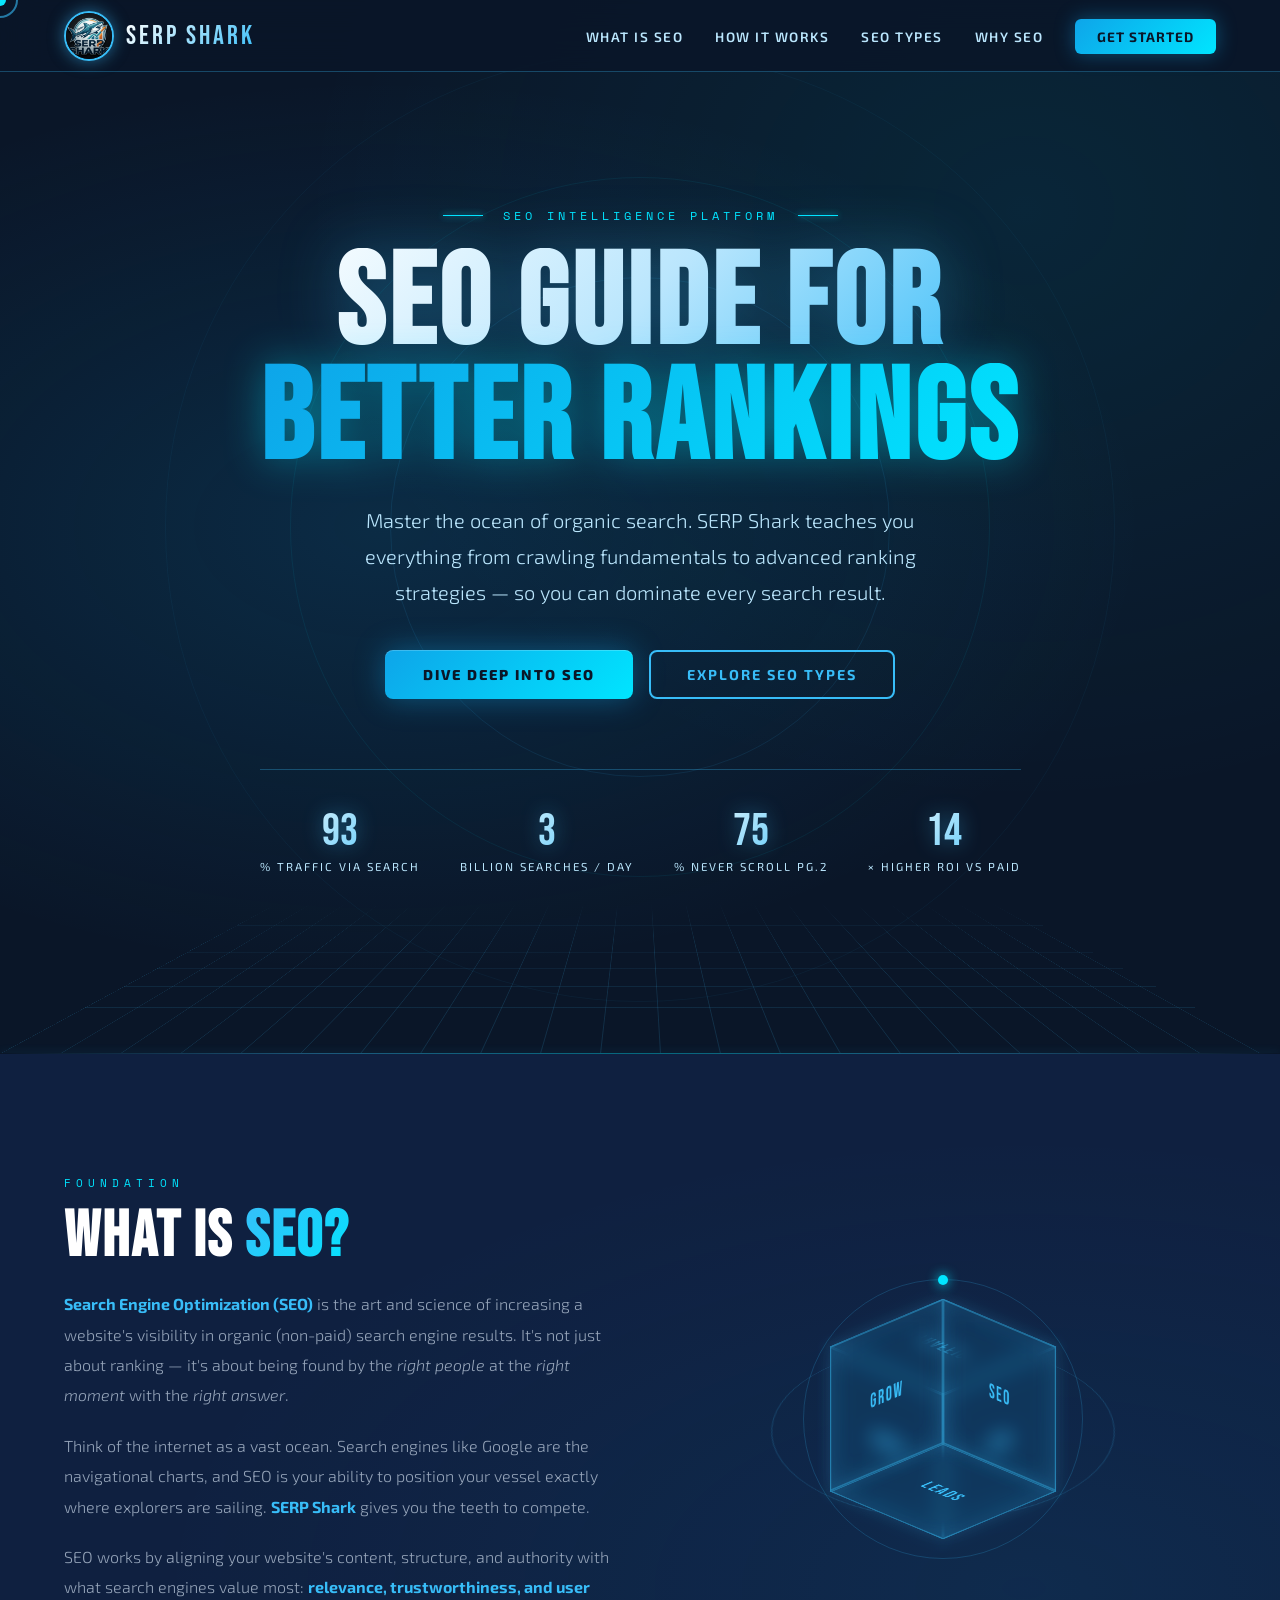
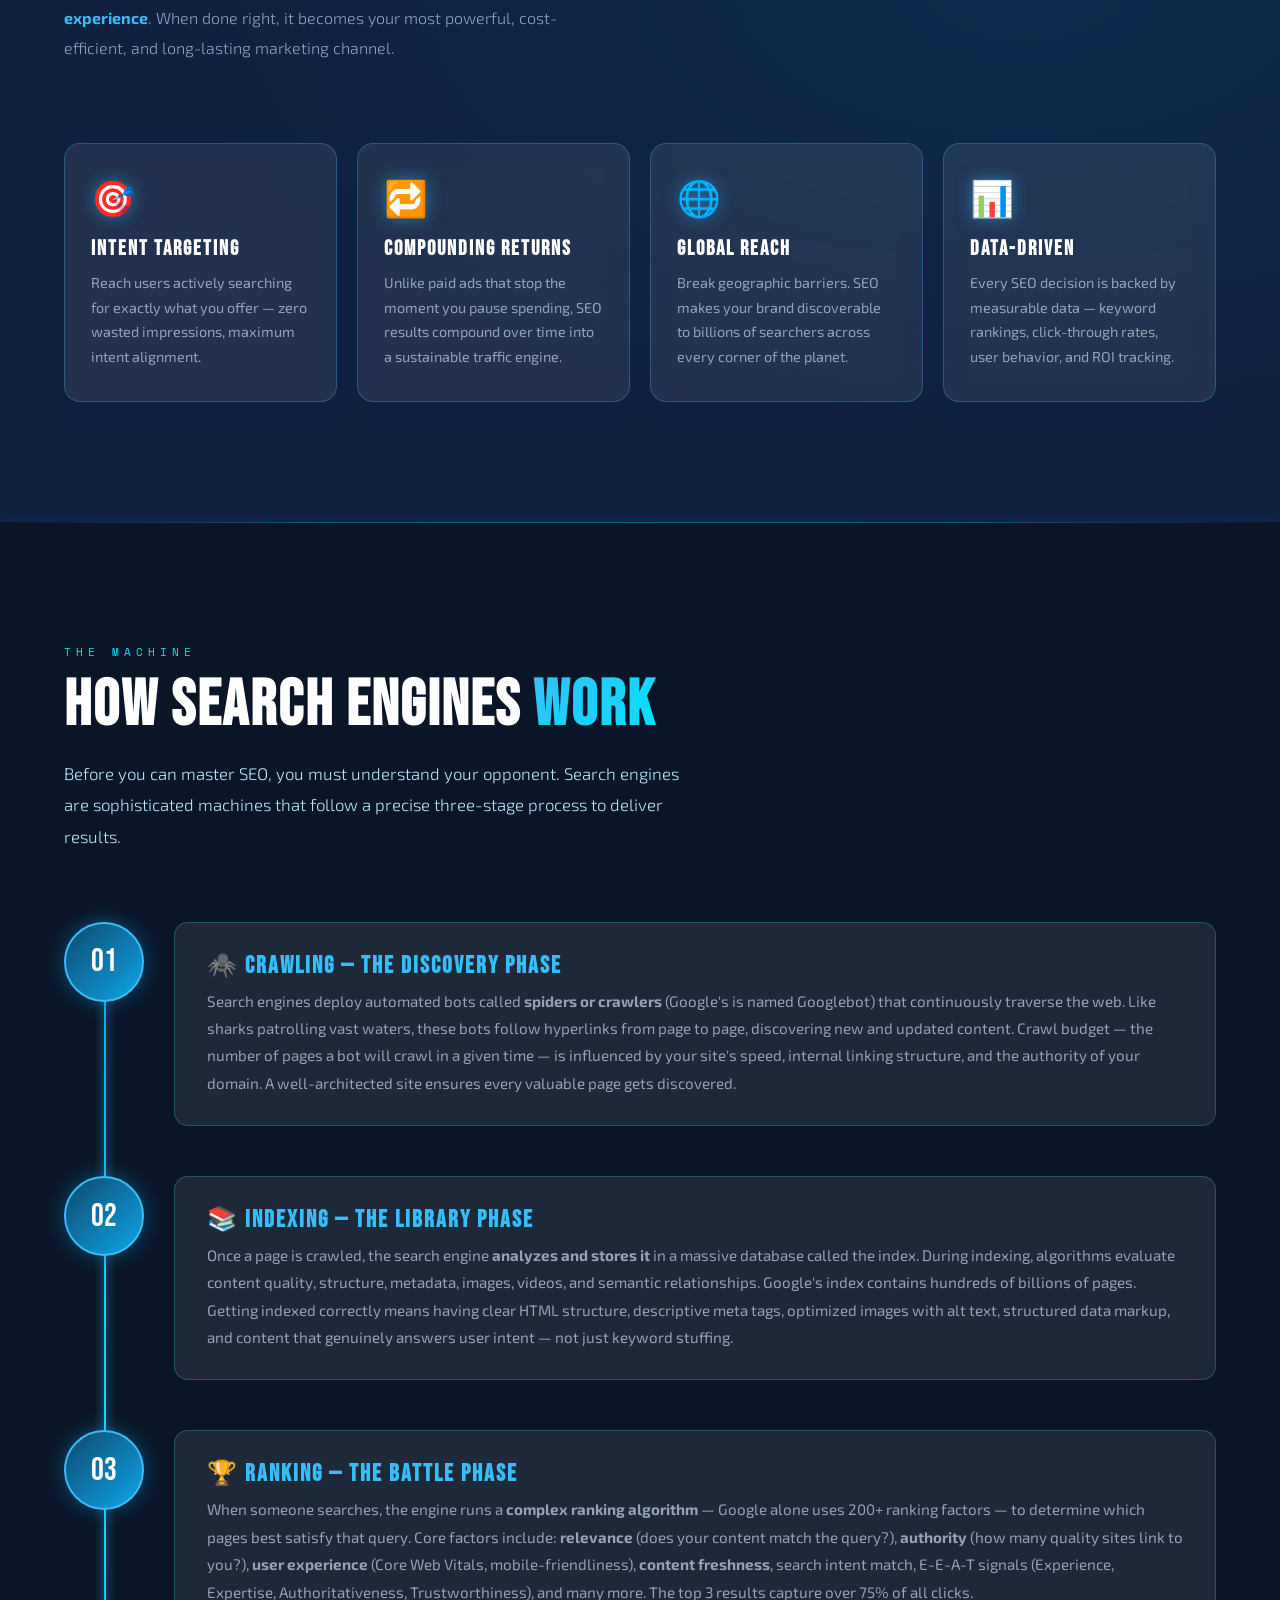
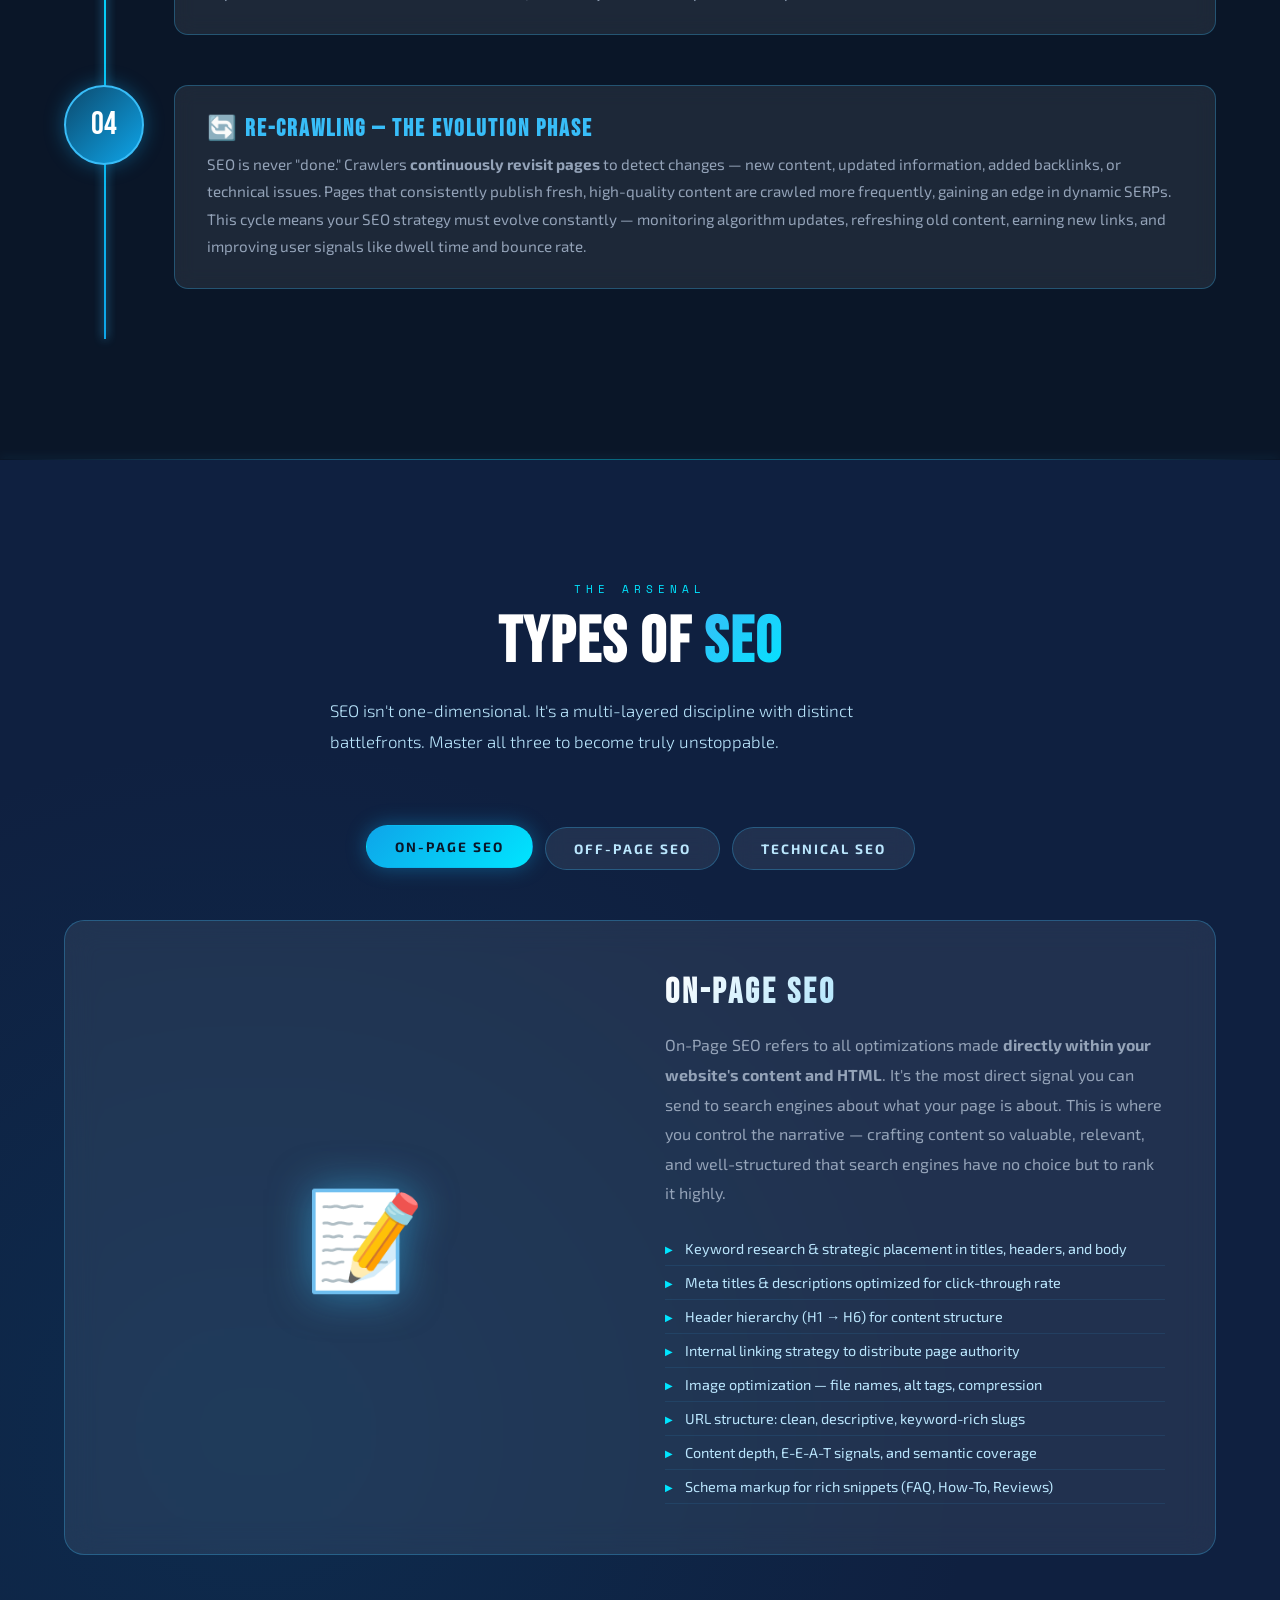
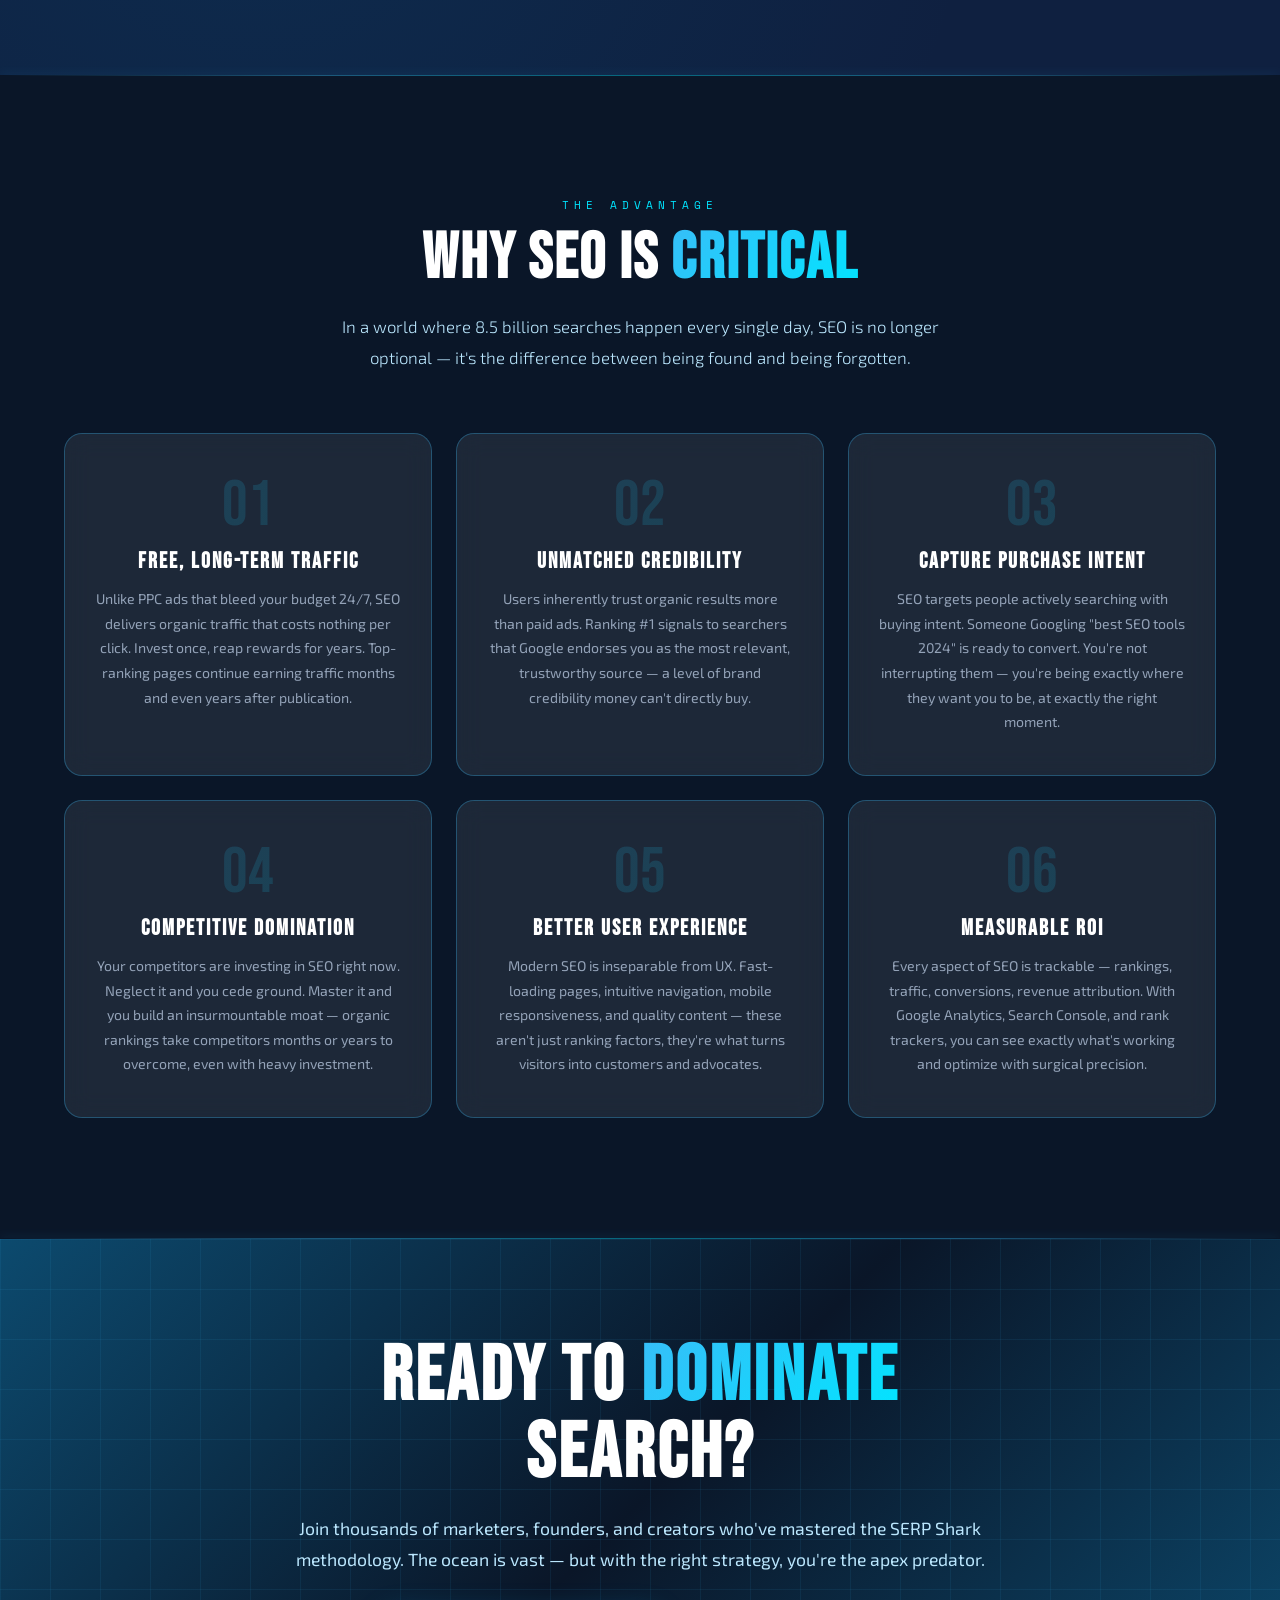
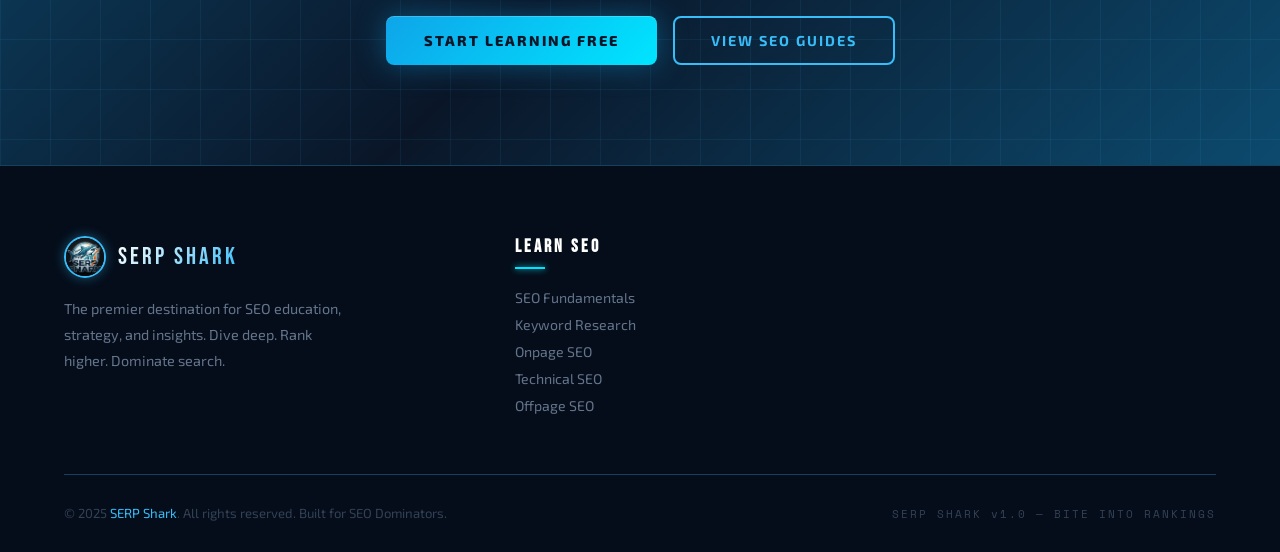
==== commit 1a03cefd: "recent3" ====
--- a/index.html
+++ b/index.html
@@ -95,11 +95,7 @@
         ]
       }
     </script>
-    <!-- google search console  -->
-    <meta
-      name="google-site-verification"
-      content="lHHXfFP0jNHLSrDqqJ0KXSDrl5cEwfRTYAGVGRHKF3Q"
-    />
+    <meta name="google-site-verification" content="lHHXfFP0jNHLSrDqqJ0KXSDrl5cEwfRTYAGVGRHKF3Q" />
   </head>
   <body>
     <!-- SCROLL PROGRESS -->
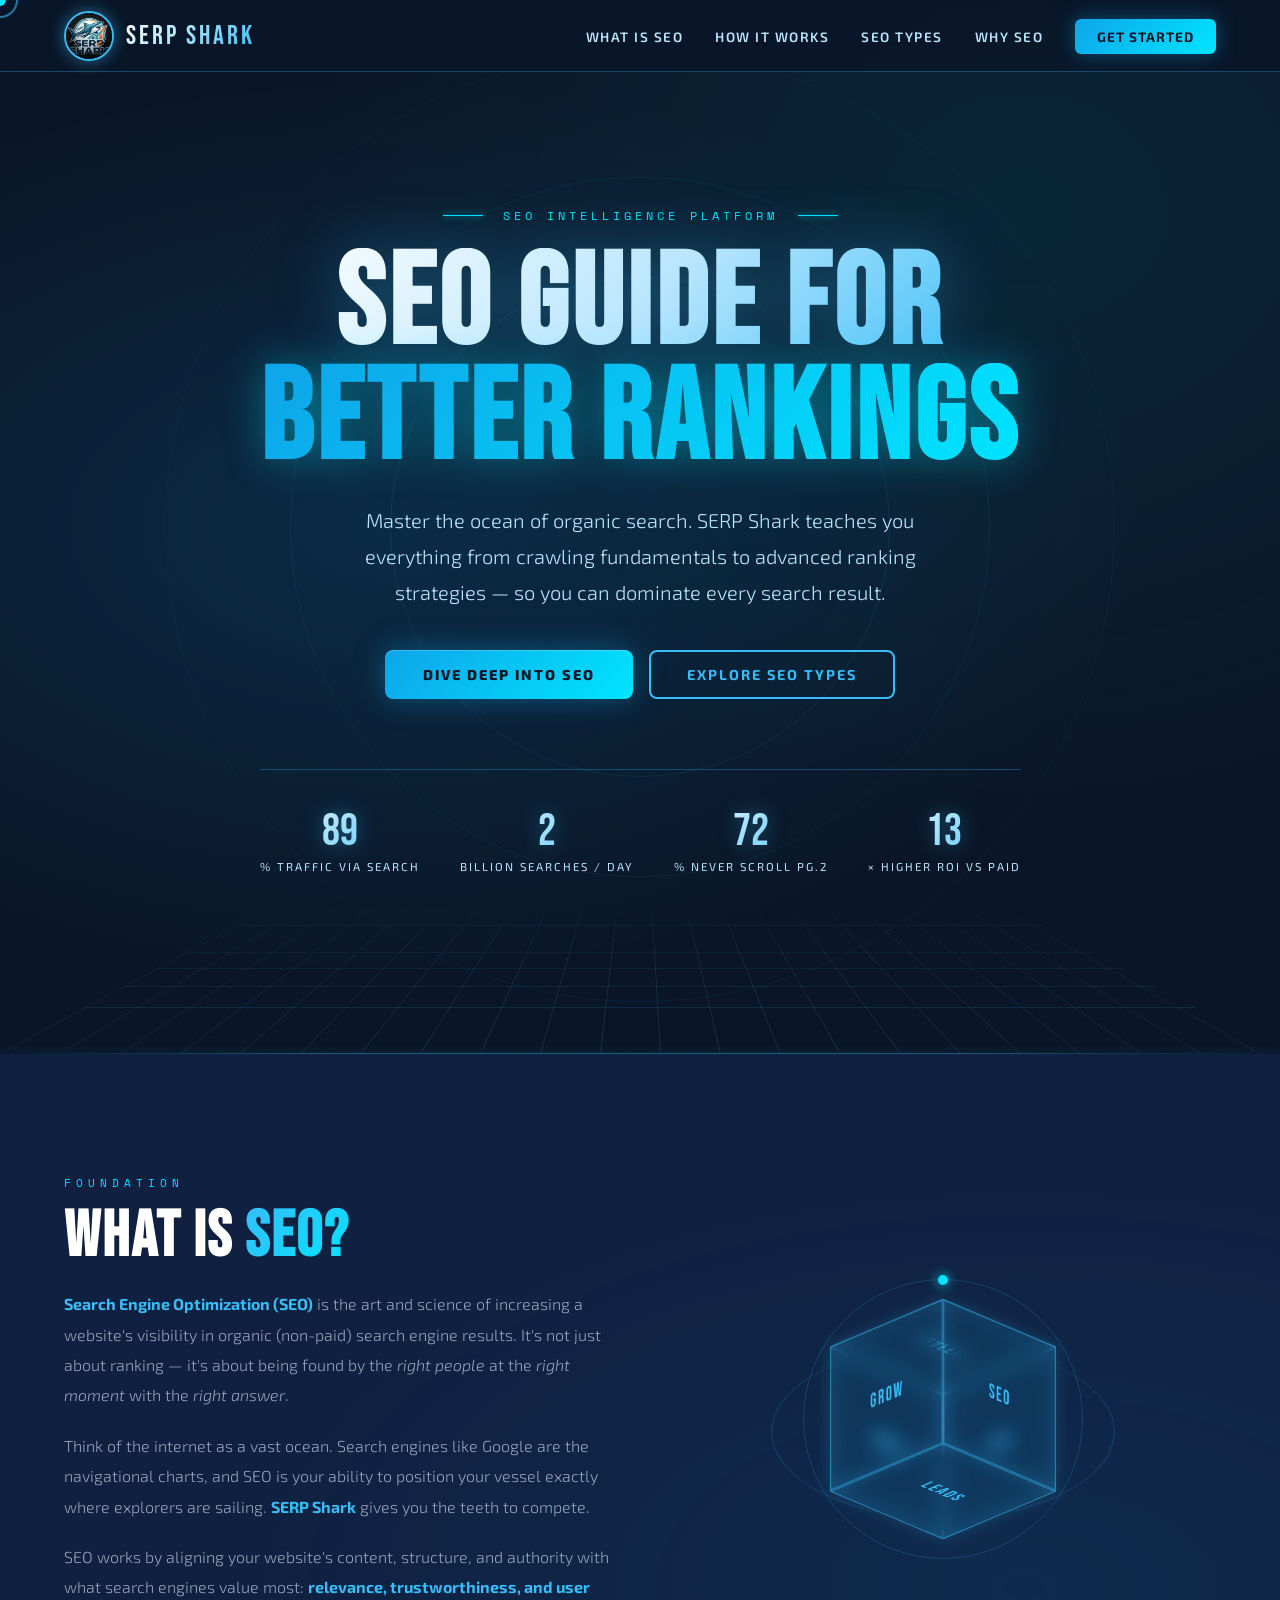
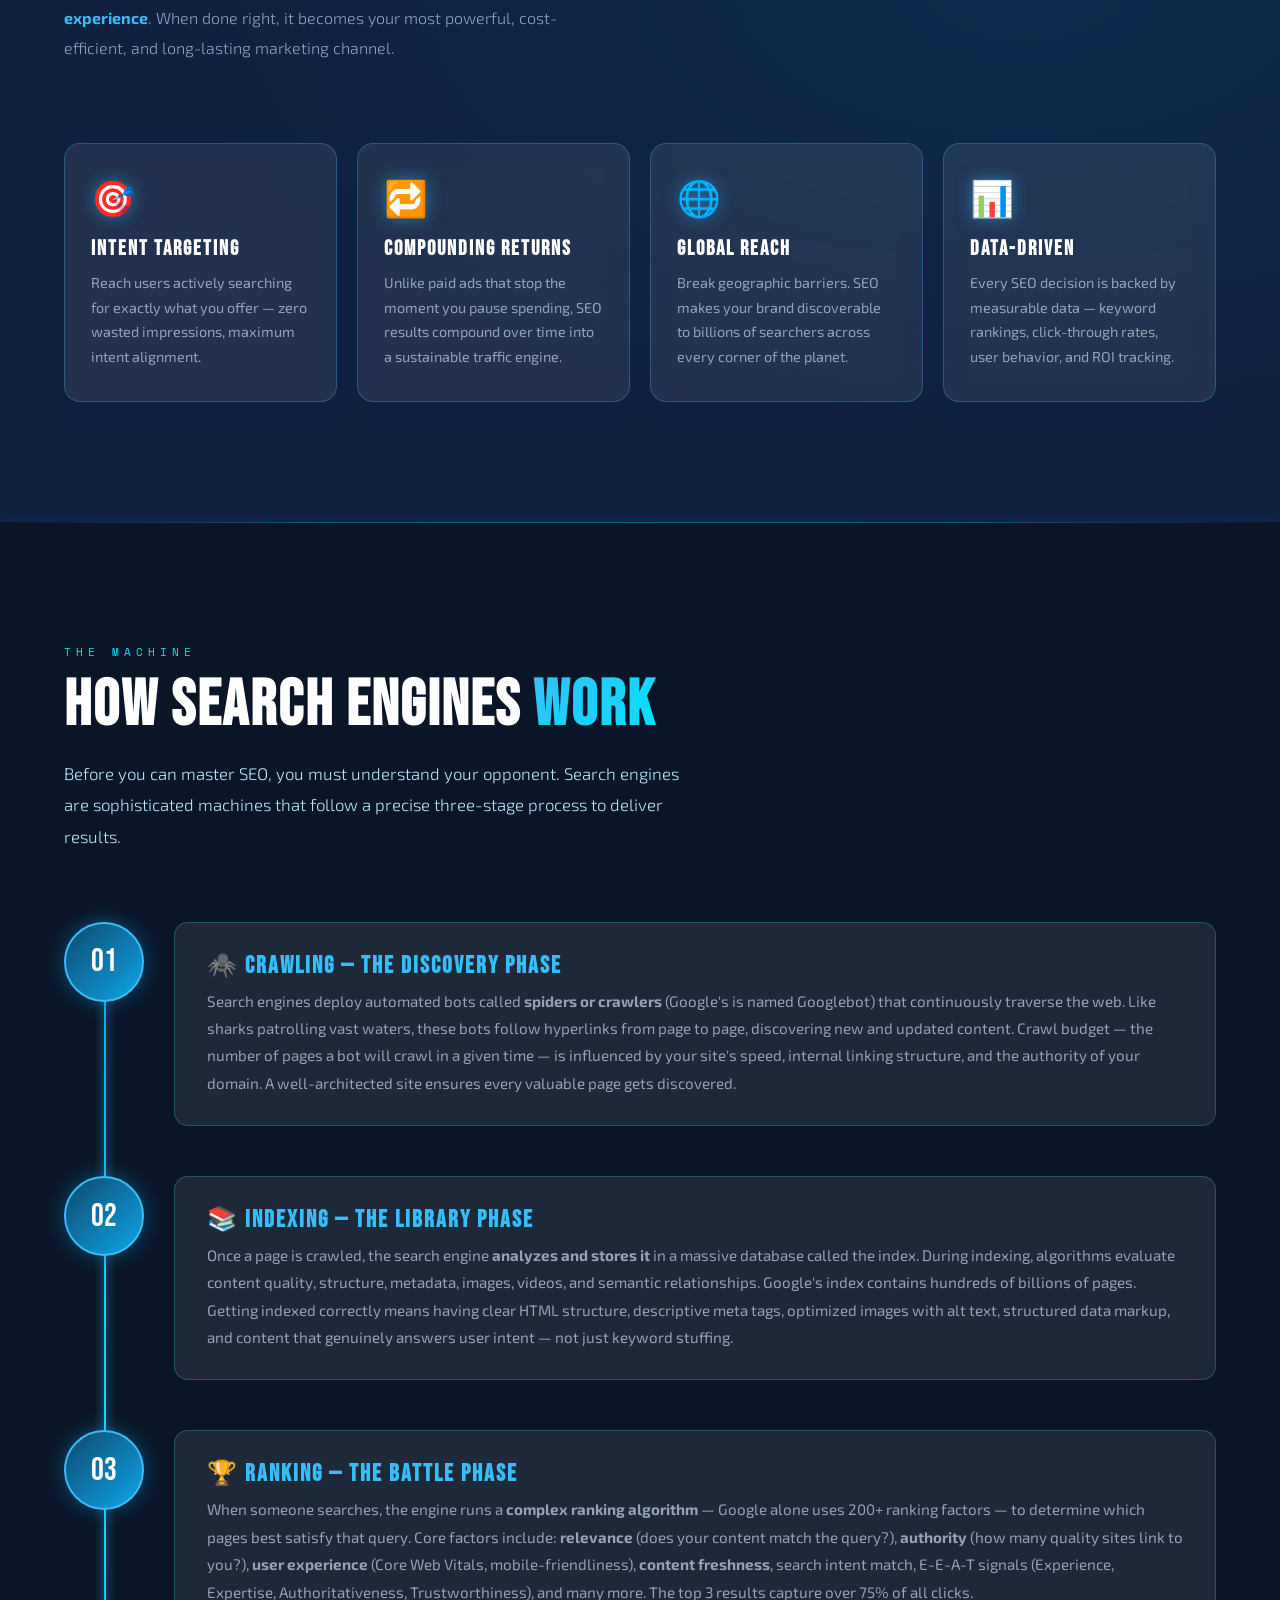
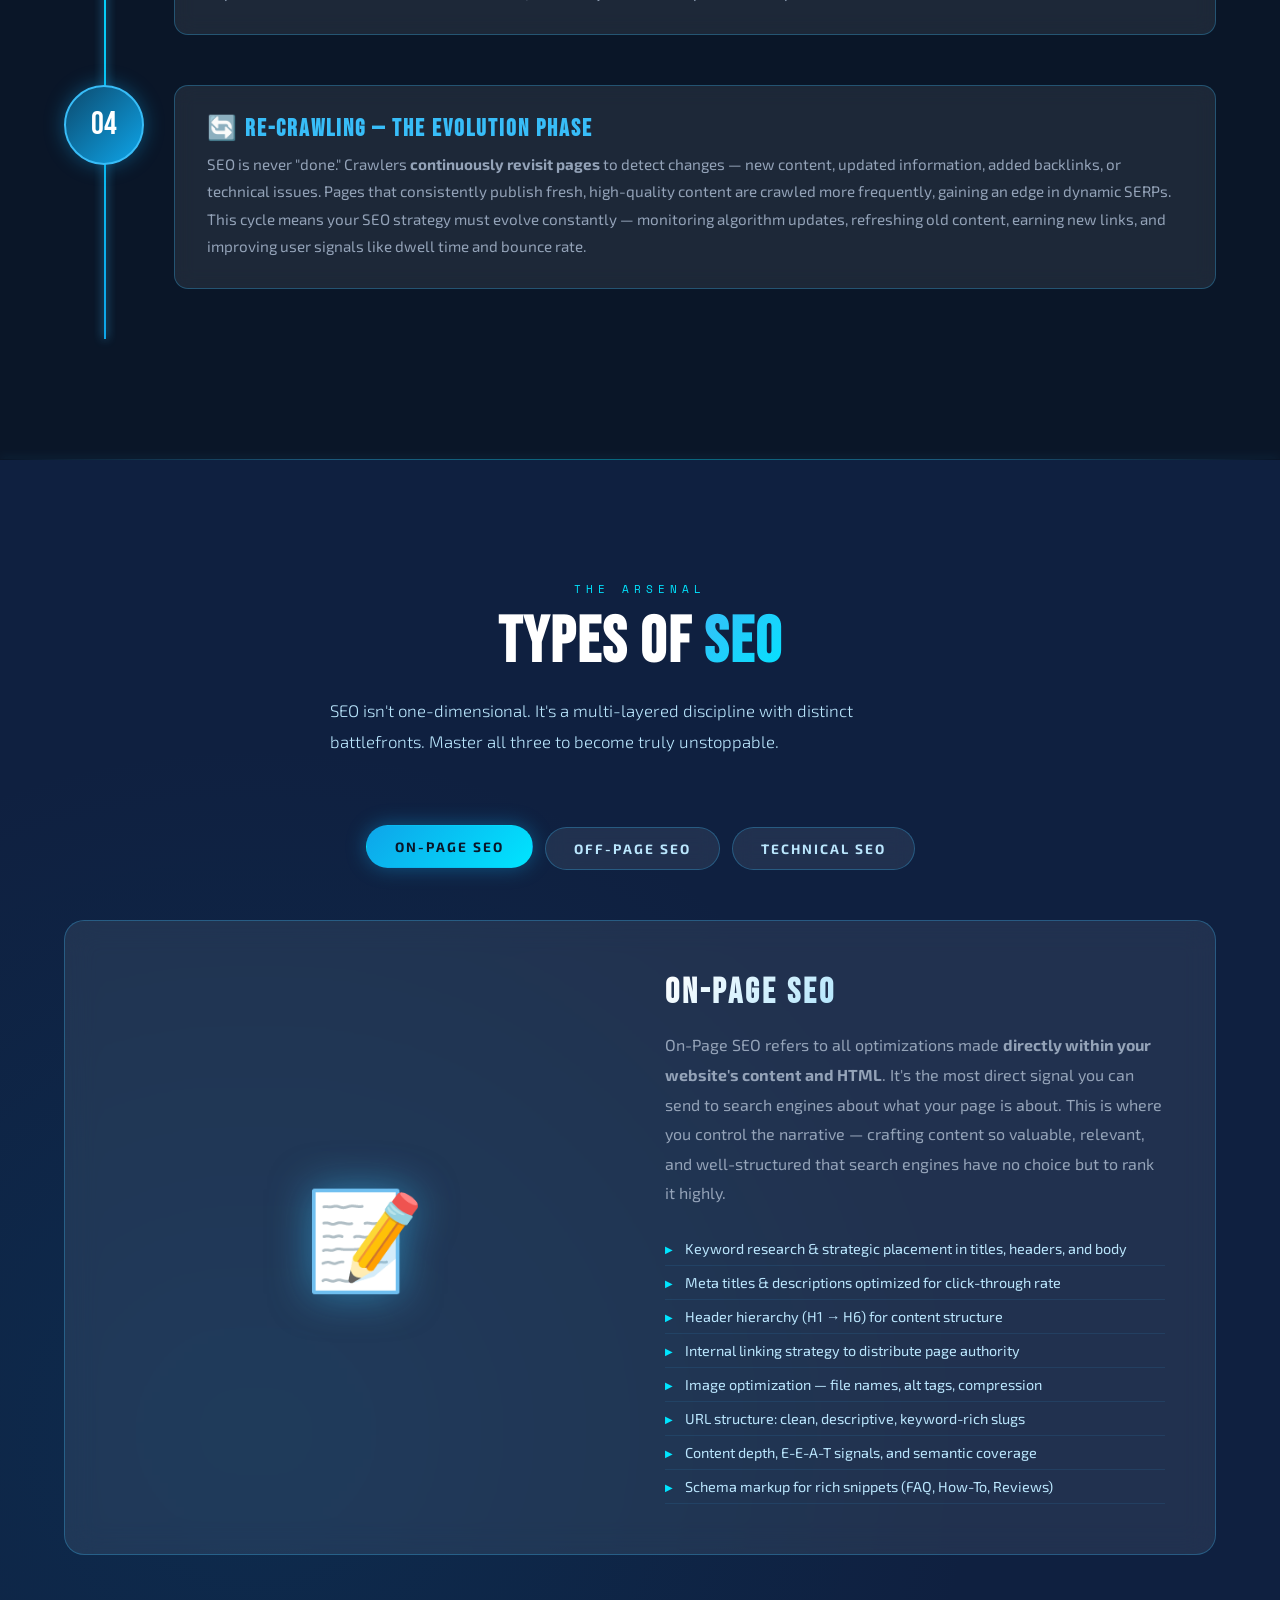
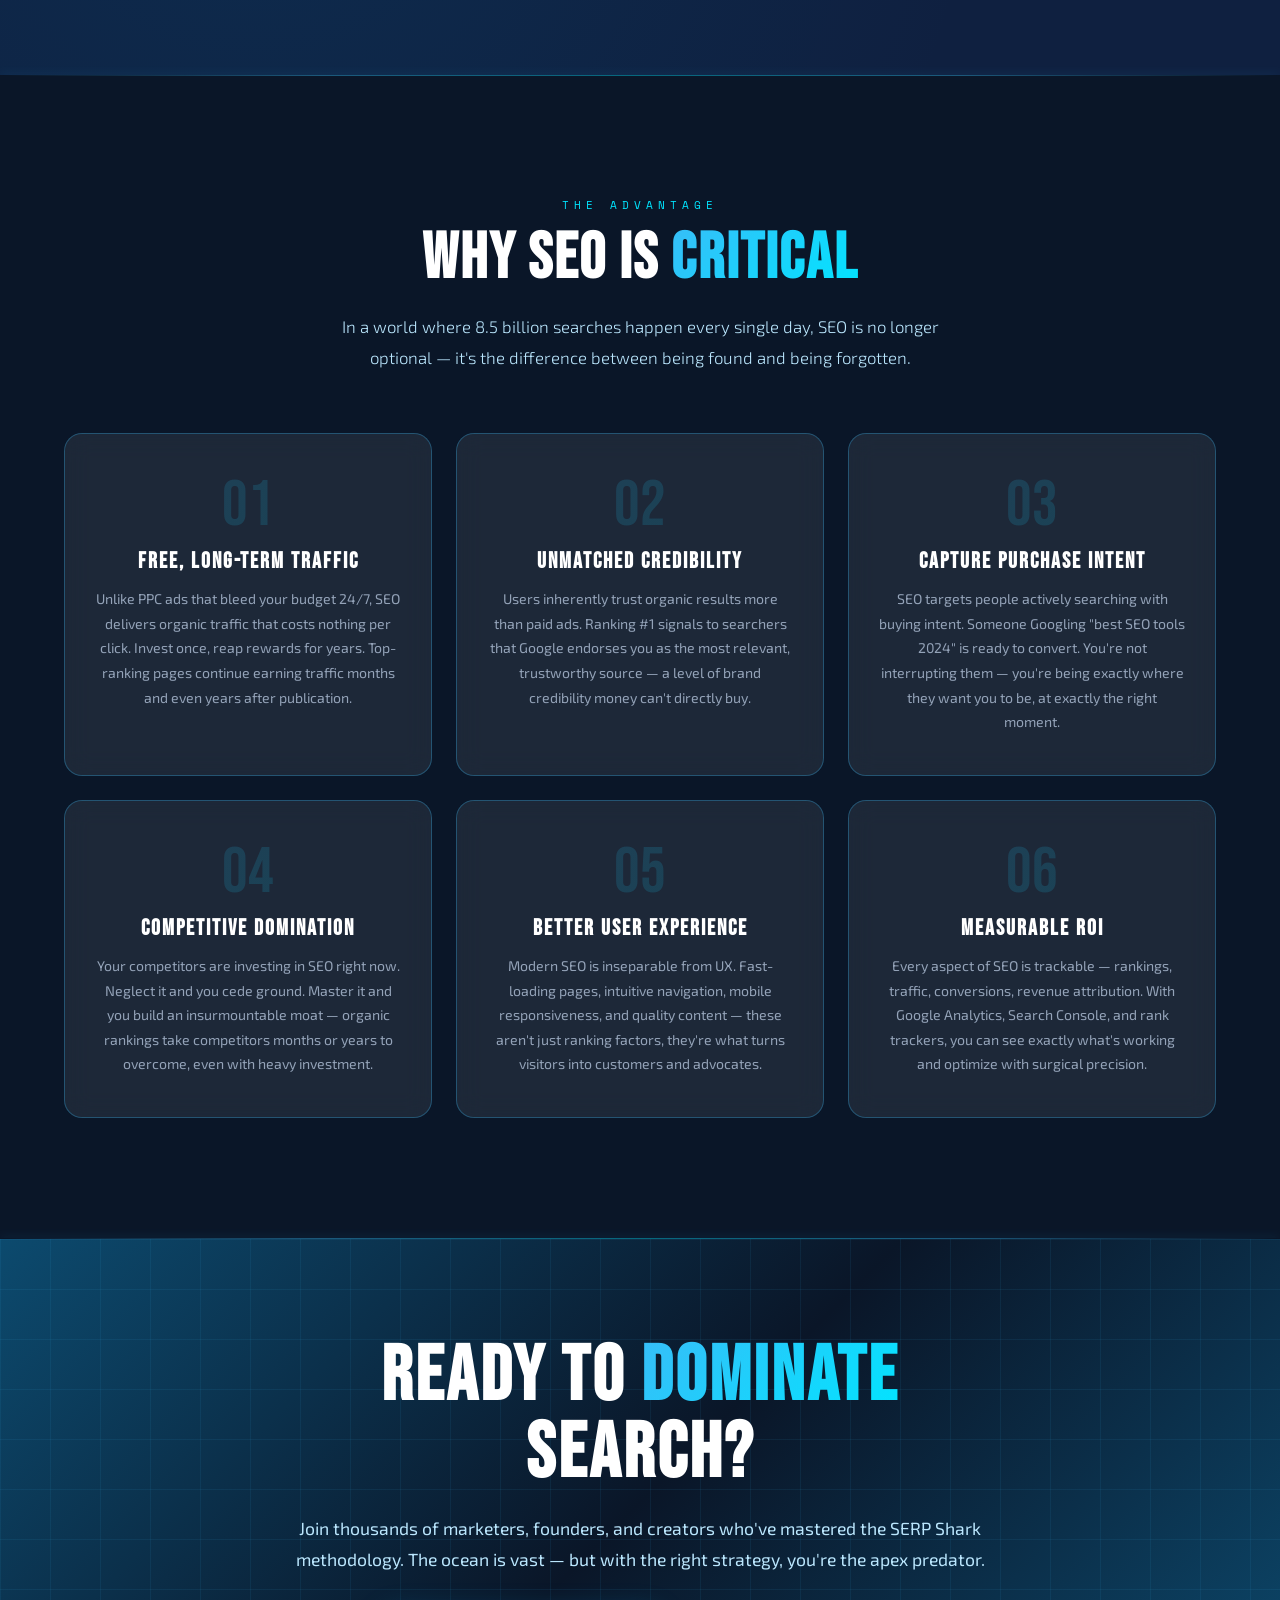
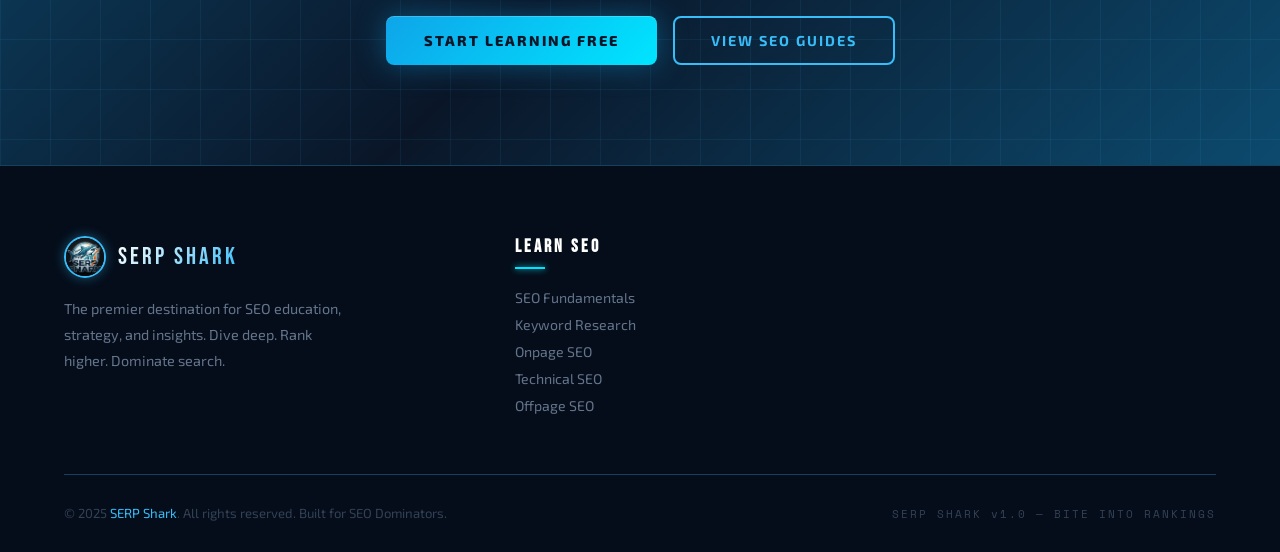
==== commit f5a638fe: "first1" ====
--- a/index.html
+++ b/index.html
@@ -95,14 +95,52 @@
         ]
       }
     </script>
-    <meta name="google-site-verification" content="lHHXfFP0jNHLSrDqqJ0KXSDrl5cEwfRTYAGVGRHKF3Q" />
+    <!-- google search console  -->
+    <meta name="google-site-verification" content="lHHXfFP0jNHLSrDqqJ0KXSDrl5cEwfRTYAGVGRHKF3Q" /> 
+    
+<!-- Google tag (gtag.js) -->
+<script async src="https://www.googletagmanager.com/gtag/js?id=G-S0KDCEMH1Z"></script>
+<script>
+  window.dataLayer = window.dataLayer || [];
+  function gtag(){dataLayer.push(arguments);}
+  gtag('js', new Date());
+
+  gtag('config', 'G-S0KDCEMH1Z');
+</script>
+
+<!-- Google Tag Manager -->
+<script>(function(w,d,s,l,i){w[l]=w[l]||[];w[l].push({'gtm.start':
+new Date().getTime(),event:'gtm.js'});var f=d.getElementsByTagName(s)[0],
+j=d.createElement(s),dl=l!='dataLayer'?'&l='+l:'';j.async=true;j.src=
+'https://www.googletagmanager.com/gtm.js?id='+i+dl;f.parentNode.insertBefore(j,f);
+})(window,document,'script','dataLayer','GTM-W96V7VQZ');</script>
+
+<!-- End Google Tag Manager -->
+
+<!-- Meta Pixel Code -->
+<script>
+!function(f,b,e,v,n,t,s)
+{if(f.fbq)return;n=f.fbq=function(){n.callMethod?
+n.callMethod.apply(n,arguments):n.queue.push(arguments)};
+if(!f._fbq)f._fbq=n;n.push=n;n.loaded=!0;n.version='2.0';
+n.queue=[];t=b.createElement(e);t.async=!0;
+t.src=v;s=b.getElementsByTagName(e)[0];
+s.parentNode.insertBefore(t,s)}(window, document,'script',
+'https://connect.facebook.net/en_US/fbevents.js');
+fbq('init', '992579590035967');
+fbq('track', 'PageView');
+</script>
+<noscript><img height="1" width="1" style="display:none"
+src="https://www.facebook.com/tr?id=992579590035967&ev=PageView&noscript=1"
+/></noscript>
+<!-- End Meta Pixel Code -->
   </head>
   <body>
     <!-- SCROLL PROGRESS -->
     <div class="scroll-progress" id="scrollProgress"></div>
 
     <!-- CUSTOM CURSOR -->
-    <div class="cursor" id="cursor"></div>
+     <div class="cursor" id="cursor"></div>
     <div class="cursor-ring" r id="cursorRing"></div>
 
     <!-- ══════════════ NAVBAR ══════════════ -->
@@ -616,7 +654,7 @@
           <h4>Learn SEO</h4>
           <ul>
             <li><a href="index.html">SEO Fundamentals</a></li>
-            <li><a href="keyword.html">Keyword Research</a></li>
+            <li><a href="keyword.html" id="trigger1">Keyword Research</a></li>
             <li><a href="onpage.html">Onpage SEO</a></li>
             <li><a href="#">Technical SEO</a></li>
             <li><a href="offpage.html">Offpage SEO</a></li>
